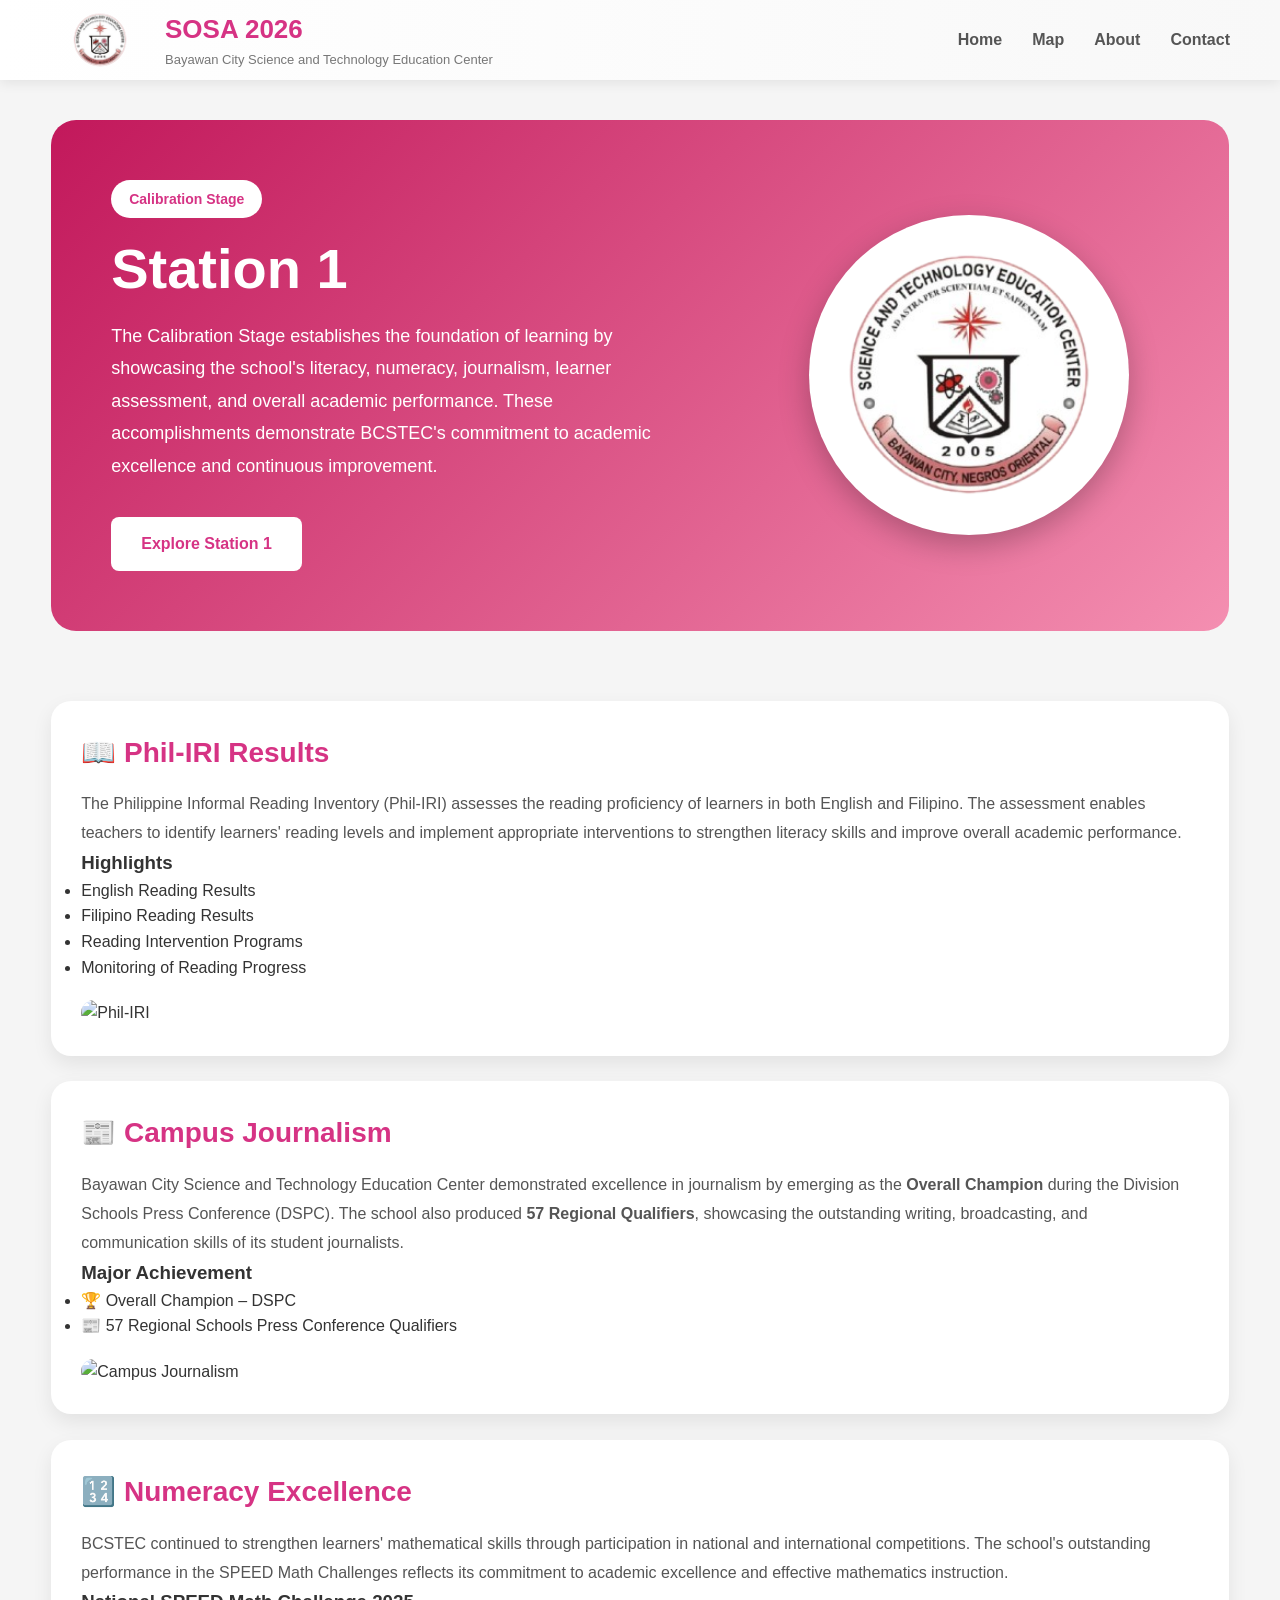
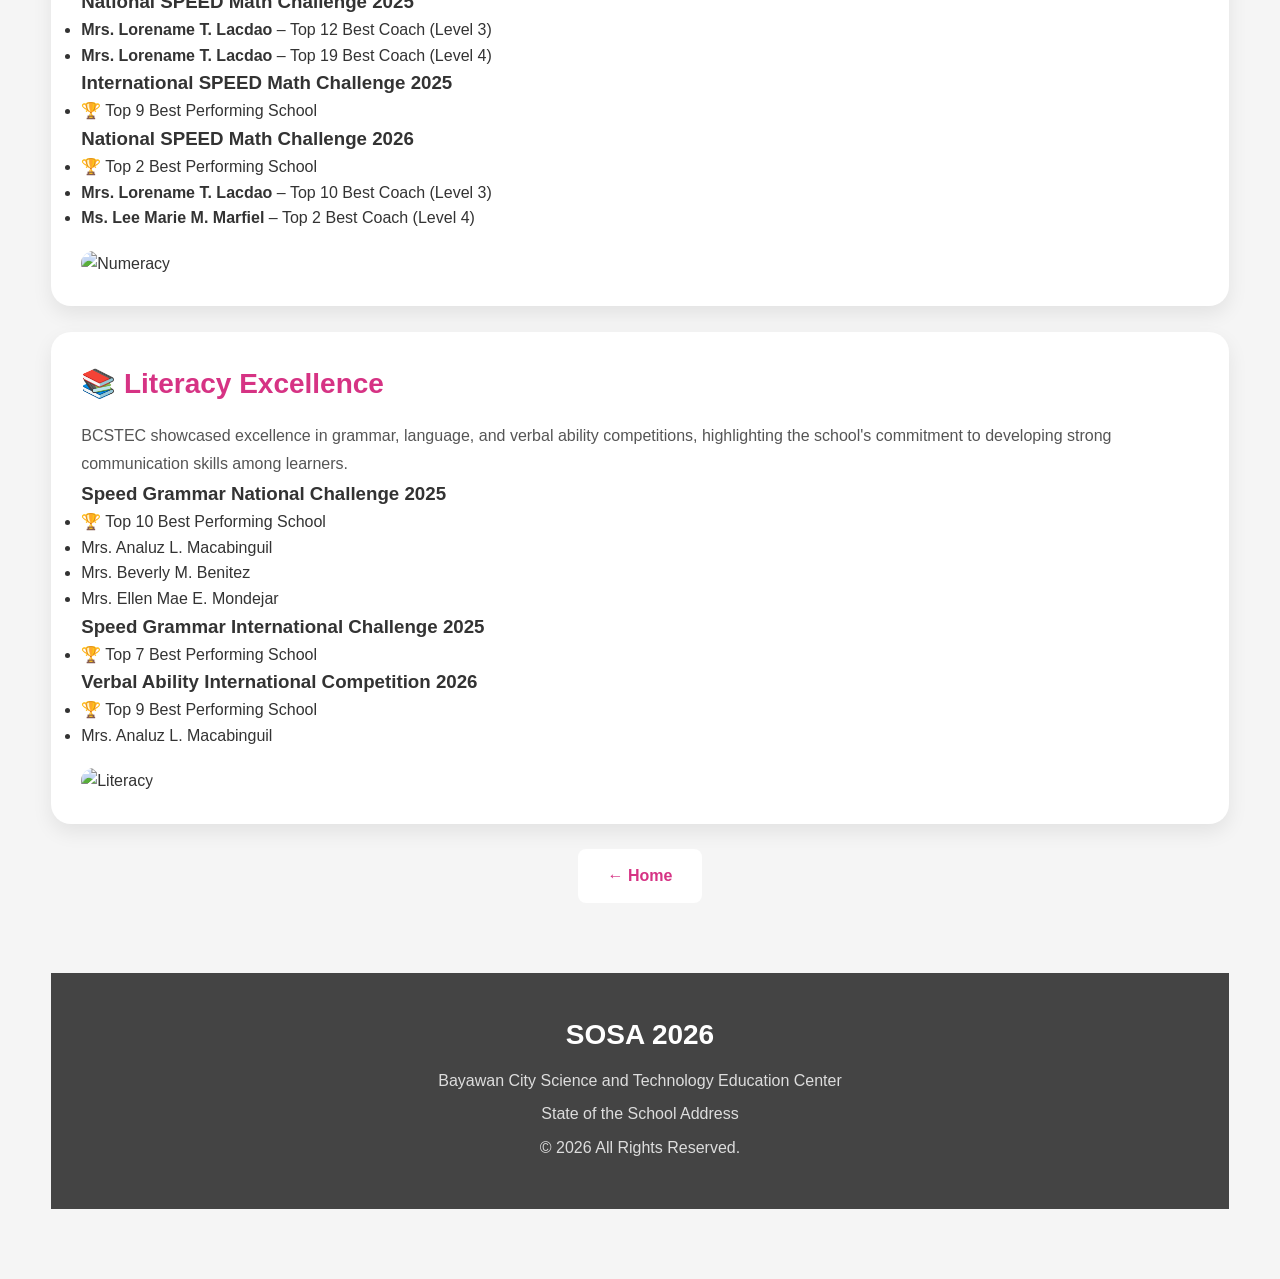
==== station1.html @ 76dc043c "Update station1.html" ====
<!DOCTYPE html>
<html lang="en">

<head>

    <meta charset="UTF-8">

    <meta name="viewport" content="width=device-width, initial-scale=1.0">

    <title>Station 1 | Calibration Stage | SOSA 2026</title>

    <link rel="stylesheet" href="style.css">

</head>

<body>

<!-- ================= NAVIGATION ================= -->

<nav>

    <div class="logo">

        <img src="z.png" alt="School Logo">

        <div>

            <h2>SOSA 2026</h2>

            <p>Bayawan City Science and Technology Education Center</p>

        </div>

    </div>

    <ul>

        <li><a href="index.html">Home</a></li>
        <li><a href="index.html#map">Map</a></li>
        <li><a href="about.html">About</a></li>
        <li><a href="contact.html">Contact</a></li>

    </ul>

</nav>

<!-- ================= HERO ================= -->

<section class="hero">

    <div class="hero-text">

        <span class="badge">Calibration Stage</span>

        <h1>Station 1</h1>

        <p>

            The Calibration Stage establishes the foundation of
            learning by showcasing the school's literacy,
            numeracy, journalism, learner assessment, and
            overall academic performance. These accomplishments
            demonstrate BCSTEC's commitment to academic
            excellence and continuous improvement.

        </p>

        <a href="#content" class="button">

            Explore Station 1

        </a>

    </div>

    <div class="hero-image">

        <img src="z.png" alt="School Logo">

    </div>

</section>

<!-- ================= CONTENT ================= -->

<section class="page-content" id="content">

<!-- ================= PHIL-IRI ================= -->

<div class="page-card">

<h2>📖 Phil-IRI Results</h2>

<p>

The Philippine Informal Reading Inventory (Phil-IRI)
assesses the reading proficiency of learners in both
English and Filipino. The assessment enables teachers
to identify learners' reading levels and implement
appropriate interventions to strengthen literacy skills
and improve overall academic performance.

</p>

<h3>Highlights</h3>

<ul>

<li>English Reading Results</li>

<li>Filipino Reading Results</li>

<li>Reading Intervention Programs</li>

<li>Monitoring of Reading Progress</li>

</ul>

<img src="philiri.jpg"
style="width:100%; margin-top:20px; border-radius:15px;"
alt="Phil-IRI">

</div>

<br>

<!-- ================= CAMPUS JOURNALISM ================= -->

<div class="page-card">

<h2>📰 Campus Journalism</h2>

<p>

Bayawan City Science and Technology Education Center
demonstrated excellence in journalism by emerging as
the <strong>Overall Champion</strong> during the
Division Schools Press Conference (DSPC). The school
also produced <strong>57 Regional Qualifiers</strong>,
showcasing the outstanding writing, broadcasting, and
communication skills of its student journalists.

</p>

<h3>Major Achievement</h3>

<ul>

<li>🏆 Overall Champion – DSPC</li>

<li>📰 57 Regional Schools Press Conference Qualifiers</li>

</ul>

<img src="journalism.jpg"
style="width:100%; margin-top:20px; border-radius:15px;"
alt="Campus Journalism">

</div>

<br>

<!-- ================= NUMERACY ================= -->

<div class="page-card">

<h2>🔢 Numeracy Excellence</h2>

<p>

BCSTEC continued to strengthen learners' mathematical
skills through participation in national and international
competitions. The school's outstanding performance in the
SPEED Math Challenges reflects its commitment to academic
excellence and effective mathematics instruction.

</p>

<h3>National SPEED Math Challenge 2025</h3>

<ul>

<li><strong>Mrs. Lorename T. Lacdao</strong> – Top 12 Best Coach (Level 3)</li>

<li><strong>Mrs. Lorename T. Lacdao</strong> – Top 19 Best Coach (Level 4)</li>

</ul>

<h3>International SPEED Math Challenge 2025</h3>

<ul>

<li>🏆 Top 9 Best Performing School</li>

</ul>

<h3>National SPEED Math Challenge 2026</h3>

<ul>

<li>🏆 Top 2 Best Performing School</li>

<li><strong>Mrs. Lorename T. Lacdao</strong> – Top 10 Best Coach (Level 3)</li>

<li><strong>Ms. Lee Marie M. Marfiel</strong> – Top 2 Best Coach (Level 4)</li>

</ul>

<img src="numeracy.jpg"
style="width:100%; margin-top:20px; border-radius:15px;"
alt="Numeracy">

</div>

<br>

<!-- ================= LITERACY ================= -->

<div class="page-card">

<h2>📚 Literacy Excellence</h2>

<p>

BCSTEC showcased excellence in grammar, language,
and verbal ability competitions, highlighting the
school's commitment to developing strong communication
skills among learners.

</p>

<h3>Speed Grammar National Challenge 2025</h3>

<ul>

<li>🏆 Top 10 Best Performing School</li>

<li>Mrs. Analuz L. Macabinguil</li>

<li>Mrs. Beverly M. Benitez</li>

<li>Mrs. Ellen Mae E. Mondejar</li>

</ul>

<h3>Speed Grammar International Challenge 2025</h3>

<ul>

<li>🏆 Top 7 Best Performing School</li>

</ul>

<h3>Verbal Ability International Competition 2026</h3>

<ul>

<li>🏆 Top 9 Best Performing School</li>

<li>Mrs. Analuz L. Macabinguil</li>

</ul>

<img src="literacy.jpg"
style="width:100%; margin-top:20px; border-radius:15px;"
alt="Literacy">

</div>

<br>


<!-- ================= BACK BUTTON ================= -->

<section style="text-align:center; margin-bottom:60px;">

<a href="index.html" class="button">

← Home

</a>

</section>

<!-- ================= FOOTER ================= -->

<footer>

<h3>SOSA 2026</h3>

<p>Bayawan City Science and Technology Education Center</p>

<p>State of the School Address</p>

<p>© 2026 All Rights Reserved.</p>

</footer>

</body>
</html>
---- style.css ----
/* ===================================================
   SOSA 2026 WEBSITE
   PART 1
   Global • Navigation • Hero • Buttons
=================================================== */

/* ========== RESET ========== */

*{
    margin:0;
    padding:0;
    box-sizing:border-box;
    font-family:"Segoe UI", Tahoma, Geneva, Verdana, sans-serif;
}

html{
    scroll-behavior:smooth;
}

body{
    background:#f5f5f5;
    color:#333;
    line-height:1.6;
}

/* ========== NAVIGATION ========== */

nav{

    position:fixed;

    top:0;
    left:0;

    width:100%;
    height:80px;

    background: linear-gradient(to right, #ffffff, #f8f8f8);

    display:flex;
    justify-content:space-between;
    align-items:center;

    padding:0 50px;

    box-shadow:0 3px 12px rgba(0,0,0,.08);

    z-index:1000;

}

/* ---------- Logo ---------- */

.logo{

    display:flex;
    align-items:center;

}

.logo img{

    width:100px;
    height:100px;

    object-fit:cover;

    border-radius:50%;

    margin-right:15px;

}

.logo h2{

    color:#d63384;
    font-size:26px;

}

.logo p{

    color:#777;
    font-size:13px;

}

/* ---------- Menu ---------- */

nav ul{

    display:flex;
    list-style:none;

}

nav ul li{

    margin-left:30px;

}

nav ul li a{

    text-decoration:none;

    color:#555;

    font-weight:600;

    transition:.3s;

}

nav ul li a:hover,
nav ul li a.active{

    color:#d63384;

}

/* ========== HERO SECTION ========== */

.hero{

    width:92%;
    max-width:1400px;

    margin:120px auto 60px;

    display:flex;
    justify-content:space-between;
    align-items:center;

    padding:60px;

    border-radius:25px;

  background: linear-gradient(
    135deg,
    #c2185b 0%,
    #f48fb1 100%
);

    color:white;
   
}

/* ---------- Left Side ---------- */

.hero-text{

    width:55%;

}

.badge{

    display:inline-block;

    background:white;
    color:#d63384;

    padding:8px 18px;

    border-radius:25px;

    font-size:14px;
    font-weight:bold;

    margin-bottom:20px;

}

.hero h1{

    font-size:56px;

    line-height:1.1;

    margin-bottom:20px;

}

.hero p{

    font-size:18px;

    line-height:1.8;

    margin-bottom:35px;

}

/* ---------- Hero Button ---------- */

.button{

    display:inline-block;

    background:white;

    color:#d63384;

    text-decoration:none;

    padding:14px 30px;

    border-radius:8px;

    font-weight:bold;

    transition:.3s;

}

.button:hover{

    background:#eeeeee;

    transform:translateY(-3px);

    box-shadow:0 8px 20px rgba(0,0,0,.20);

}

/* ---------- Right Side ---------- */

/* Hero Logo Container (White Circle) */
.hero-image{

    width:320px;
    height:320px;

    display:flex;
    justify-content:center;
    align-items:center;

    background:white;

    border-radius:50%;

    box-shadow:0 10px 30px rgba(0,0,0,.25);

    flex-shrink:0;

    margin-right:40px; 

}

.hero-image img{

    width:650px;
    height:650px;

    object-fit:contain;

    display:block;

}

/* ========== SECTION TITLES ========== */

section h2{

    font-size:38px;

    color:#333;

}

section h4{

    color:#d63384;

    letter-spacing:2px;

    margin-bottom:10px;

}

/* ===================================================
   SOSA 2026 WEBSITE
   PART 2
   Info Cards • Map • Station Buttons
=================================================== */

/* ========== INFO CARDS ========== */

.info{

    width:92%;
    max-width:1400px;

    margin:auto;

    display:grid;

    grid-template-columns:repeat(auto-fit,minmax(280px,1fr));

    gap:25px;

}

.info-card{

    background:white;

    padding:30px;

    border-radius:20px;

    box-shadow:0 8px 18px rgba(0,0,0,.08);

    transition:.3s;

}

.info-link {
    text-decoration: none;
    color: inherit;
    display: block;
}

.info-card:hover{

    transform:translateY(-8px);

    box-shadow:0 12px 25px rgba(0,0,0,.15);

}

.info-card h3{

    color:#d63384;

    margin-bottom:15px;

    font-size:24px;

}

.info-card p{

    color:#555;

    line-height:1.8;

}

/* ========== MAP SECTION ========== */

.map-section{

    width:92%;

    max-width:1400px;

    margin:70px auto;

}

.map-section h2{

    font-size:40px;

    margin:10px 0;

}

.map-section p{

    color:#666;

    margin-bottom:25px;

}

/* ---------- Map Container ---------- */

.map{

    position:relative;

    background:white;

    border-radius:20px;

    overflow:hidden;

    box-shadow:0 10px 25px rgba(0,0,0,.10);

}

.map-image{

    width:100%;

    display:block;

}

/* ========== STATION BUTTONS ========== */

.station-btn{

    position:absolute;

    display:flex;

    justify-content:center;

    align-items:center;

    width:120px;

    height:80px;

    background:#666;

    color:white;

    text-decoration:none;

    font-size:14px;

    font-weight:bold;

    border:2px solid white;

    border-radius:0;

    box-shadow:0 5px 12px rgba(0,0,0,.25);

    transition:.3s;

}

.station-btn:hover{

    background:#d63384;

    transform:scale(1.05);

}

/* ===== Adjust these to match your gym map ===== */

.station1{

    top:6%;

    left:78%;

}

.station2{

    top:6%;

    left:46%;

}

.station3{

    top:6%;

    left:18%;

}

.station4{

    top:26%;

    left:18%;

}

.station5{

    top:48%;

    left:18%;

}

.station6{

    top:77%;

    left:18%;

}

/* ========== STATION CARDS ========== */

.stations{

    width:92%;

    max-width:1400px;

    margin:70px auto;

    display:grid;

    grid-template-columns:repeat(auto-fit,minmax(280px,1fr));

    gap:25px;

}

.station-card{

    background:white;

    padding:30px;

    border-radius:20px;

    box-shadow:0 8px 20px rgba(0,0,0,.08);

    transition:.3s;

}

.station-card:hover{

    transform:translateY(-8px);

    box-shadow:0 12px 25px rgba(0,0,0,.15);

}

.station-card h2{

    color:#d63384;

    margin-bottom:15px;

}

.station-card p{

    color:#555;

    line-height:1.8;

    margin-bottom:20px;

}

.station-card a{

    text-decoration:none;

    color:#d63384;

    font-weight:bold;

}

.station-card a:hover{

    text-decoration:underline;

}

/* ===================================================
   SOSA 2026 WEBSITE
   PART 3
   About • Contact • Station Pages
=================================================== */

/* ========== PAGE CONTENT ========== */

.page-content{

    width:92%;
    max-width:1400px;

    margin:70px auto;

}

.page-grid{

    display:grid;

    grid-template-columns:repeat(auto-fit,minmax(300px,1fr));

    gap:25px;

}

/* ========== PAGE CARDS ========== */

.page-card{

    background:#fff;

    padding:30px;

    border-radius:20px;

    box-shadow:0 8px 20px rgba(0,0,0,.08);

    transition:.3s;

}

.page-card:hover{

    transform:translateY(-8px);

    box-shadow:0 12px 25px rgba(0,0,0,.15);

}

.page-card h2{

    color:#d63384;

    margin-bottom:15px;

    font-size:28px;

}

.page-card p{

    color:#555;

    line-height:1.8;

}

/* ========== STATION PAGE ========== */

.station-hero{

    text-align:center;

    margin-bottom:40px;

}

.station-title{

    font-size:42px;

    color:#d63384;

    margin-bottom:15px;

}

.station-subtitle{

    color:#666;

    font-size:18px;

    max-width:800px;

    margin:auto;

    line-height:1.8;

}

/* ========== GALLERY IMAGE ========== */

.station-gallery img{

    width:100%;

    border-radius:15px;

    box-shadow:0 8px 20px rgba(0,0,0,.15);

    transition:.3s;

}

.station-gallery img:hover{

    transform:scale(1.02);

}

/* ========== LIST ========== */

.station-list{

    margin-top:15px;

    margin-left:20px;

    line-height:2;

    color:#555;

}

/* ========== CONTACT BOX ========== */

.contact-box{

    background:#fff;

    padding:35px;

    border-radius:20px;

    margin-bottom:35px;

    box-shadow:0 8px 20px rgba(0,0,0,.08);

}

.contact-box h2{

    color:#d63384;

    margin-bottom:20px;

}

.contact-box p{

    margin:12px 0;

    font-size:17px;

    color:#555;

}

/* ========== CONTACT FORM ========== */

.contact-form{

    margin-top:25px;

}

.contact-form input,
.contact-form textarea{

    width:100%;

    padding:15px;

    margin-bottom:20px;

    border:1px solid #ddd;

    border-radius:10px;

    font-size:16px;

    outline:none;

    transition:.3s;

}

.contact-form input:focus,
.contact-form textarea:focus{

    border-color:#d63384;

    box-shadow:0 0 8px rgba(214,51,132,.2);

}

.contact-form textarea{

    resize:vertical;

    min-height:180px;

}

.contact-form button{

    background:#d63384;

    color:white;

    border:none;

    padding:15px 35px;

    border-radius:10px;

    font-size:16px;

    cursor:pointer;

    transition:.3s;

}

.contact-form button:hover{

    background:#b0256d;

    transform:translateY(-3px);

}

/* ========== BACK BUTTON ========== */

.back-button{

    text-align:center;

    margin:50px 0;

}

.back-button a{

    display:inline-block;

    background:#d63384;

    color:white;

    text-decoration:none;

    padding:14px 35px;

    border-radius:8px;

    transition:.3s;

}

.back-button a:hover{

    background:#b0256d;

    transform:translateY(-3px);

}

/* ===================================================
   SOSA 2026 WEBSITE
   PART 4
   Footer • Scrollbar • Animations • Responsive
=================================================== */

/* ========== FOOTER ========== */

footer{

    background:#444;

    color:white;

    text-align:center;

    padding:40px 20px;

    margin-top:70px;

}

footer h3{

    font-size:28px;

    margin-bottom:10px;

}

footer p{

    margin:8px 0;

    color:#ddd;

}

/* ========== SCROLLBAR ========== */

::-webkit-scrollbar{

    width:10px;

}

::-webkit-scrollbar-track{

    background:#eeeeee;

}

::-webkit-scrollbar-thumb{

    background:#d63384;

    border-radius:20px;

}

::-webkit-scrollbar-thumb:hover{

    background:#b0256d;

}

/* ========== FADE ANIMATION ========== */

@keyframes fadeUp{

    from{

        opacity:0;

        transform:translateY(30px);

    }

    to{

        opacity:1;

        transform:translateY(0);

    }

}

.hero,
.info-card,
.station-card,
.page-card,
.contact-box{

    animation:fadeUp .8s ease;

}

/* ========== TABLET ========== */

@media (max-width:900px){

nav{

    flex-direction:column;

    height:auto;

    padding:20px;

}

.logo{

    margin-bottom:15px;

}

nav ul{

    flex-wrap:wrap;

    justify-content:center;

}

nav ul li{

    margin:10px;

}

.hero{

    flex-direction:column;

    text-align:center;

    padding:40px;

}

.hero-text{

    width:100%;

}

  .hero-image{

        width:300px;
        height:300px;

    }

.hero h1{

    font-size:40px;

}

.hero p{

    font-size:17px;

}

.hero-image img{

    width:270px;

    height:270px;

}

.info{

    grid-template-columns:1fr;

}

.stations{

    grid-template-columns:1fr;

}

.page-grid{

    grid-template-columns:1fr;

}

.map-section h2{

    font-size:32px;

}

/* Mobile Station Buttons */

.station-btn{

    width:90px;

    height:34px;

    font-size:11px;

}

}

/* ========== MOBILE ========== */

@media (max-width:600px){

nav{

    padding:15px;

}

.logo img{

    width:50px;

    height:50px;

}

.logo h2{

    font-size:20px;

}

.logo p{

    font-size:11px;

}

nav ul li{

    margin:8px;

}

nav ul li a{

    font-size:14px;

}

.hero{

    margin-top:160px;

    padding:30px 20px;

}

.hero h1{

    font-size:30px;

}

.hero p{

    font-size:16px;

}

.badge{

    font-size:12px;

}

.button{

    width:100%;

    text-align:center;

}

.hero-image img{

    width:180px;

    height:180px;

}

.station-btn{

    width:75px;

    height:30px;

    font-size:10px;

}

footer h3{

    font-size:22px;

}

footer p{

    font-size:14px;

}

}

/* ========== LARGE DESKTOP ========== */

@media (min-width:1600px){

.hero{

    max-width:1600px;

}

.info,
.map-section,
.stations,
.page-content{

    max-width:1600px;

}

}
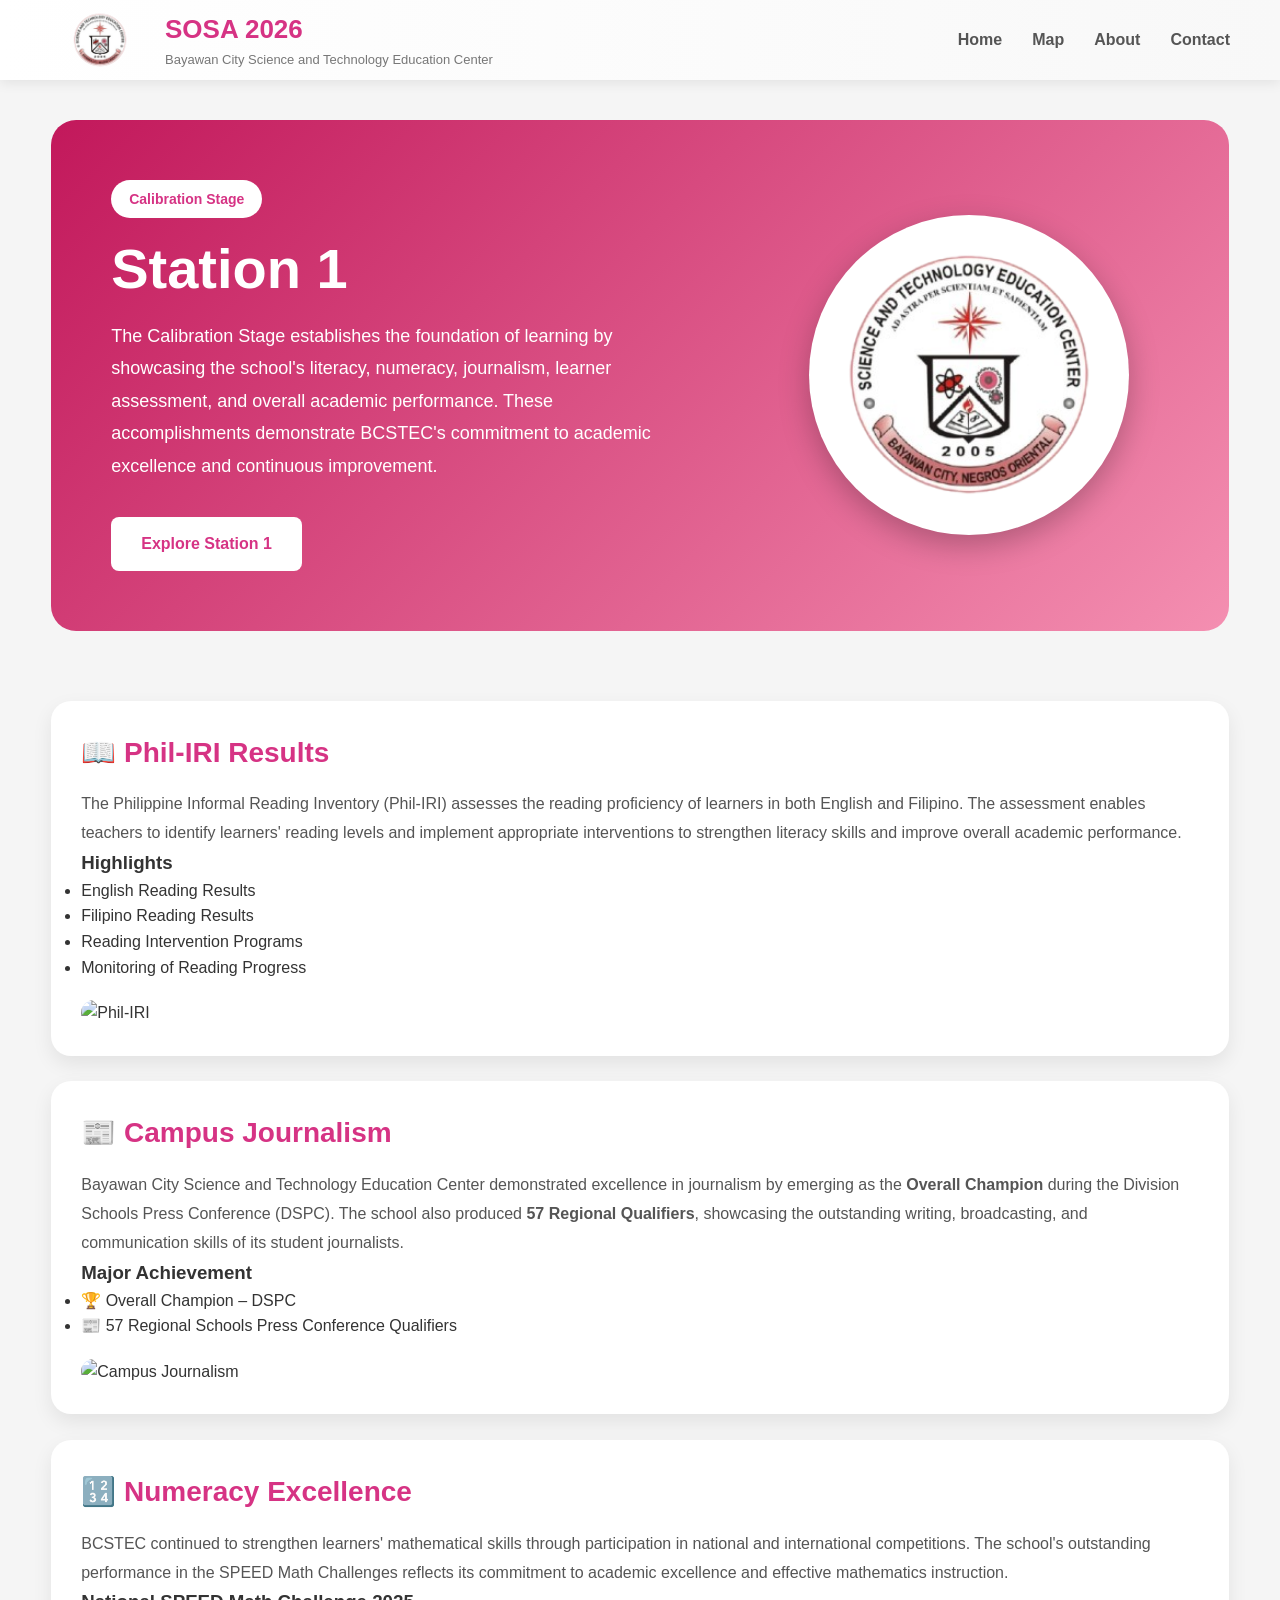
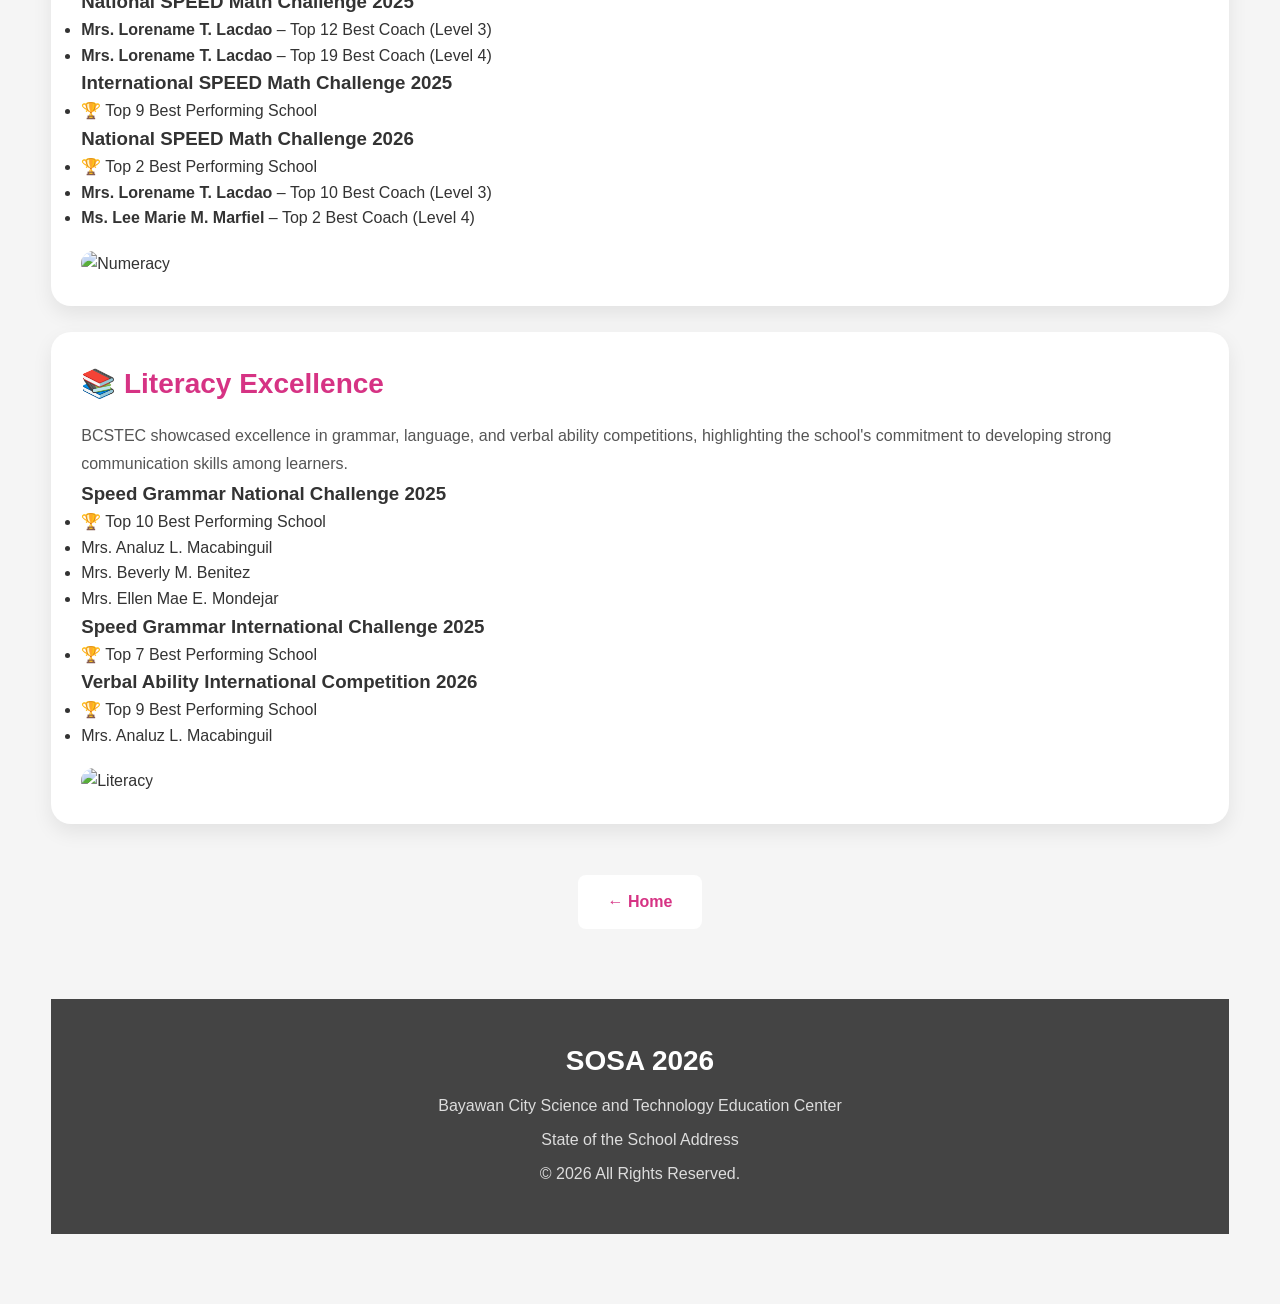
==== commit 63da85f7: "Fix HTML formatting issues in station1.html" ====
--- a/station1.html
+++ b/station1.html
@@ -274,6 +274,8 @@
 
 <section style="text-align:center; margin-bottom:60px;">
 
+<br>
+    
 <a href="index.html" class="button">
 
 ← Home
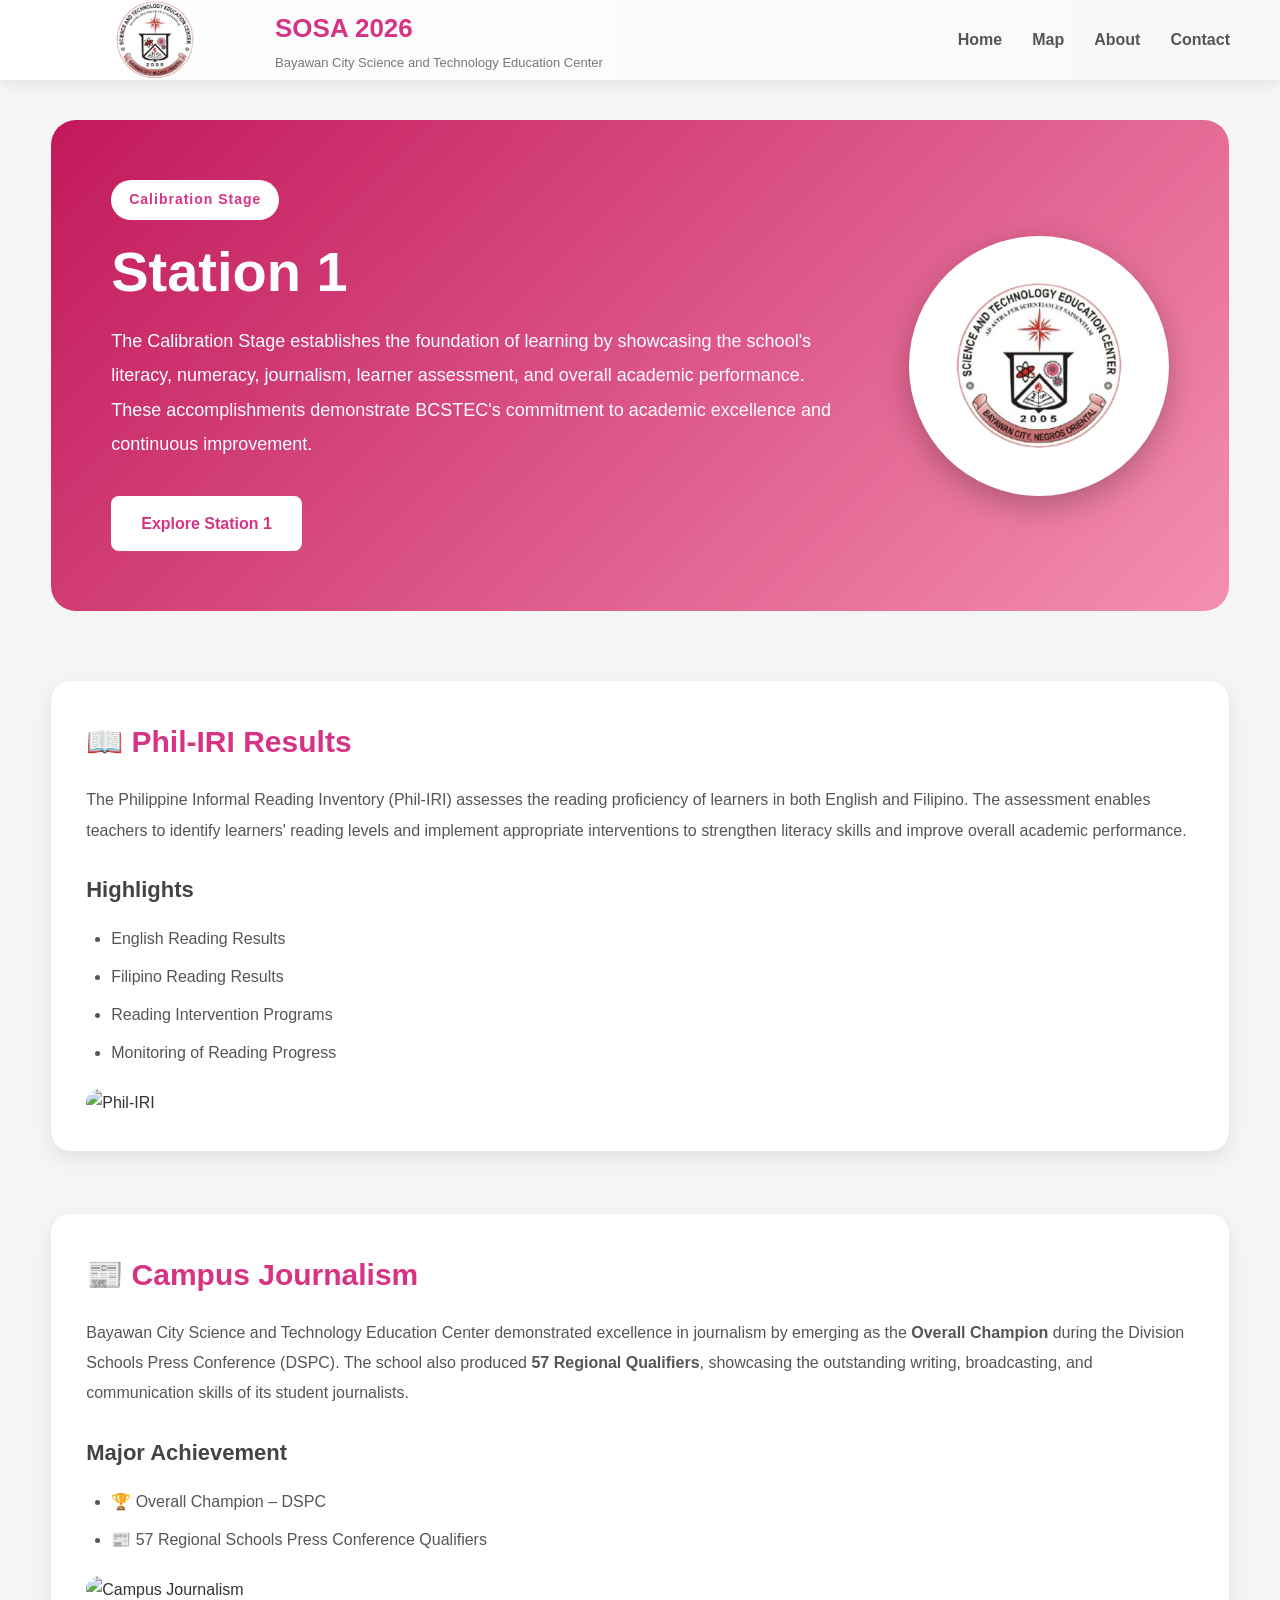
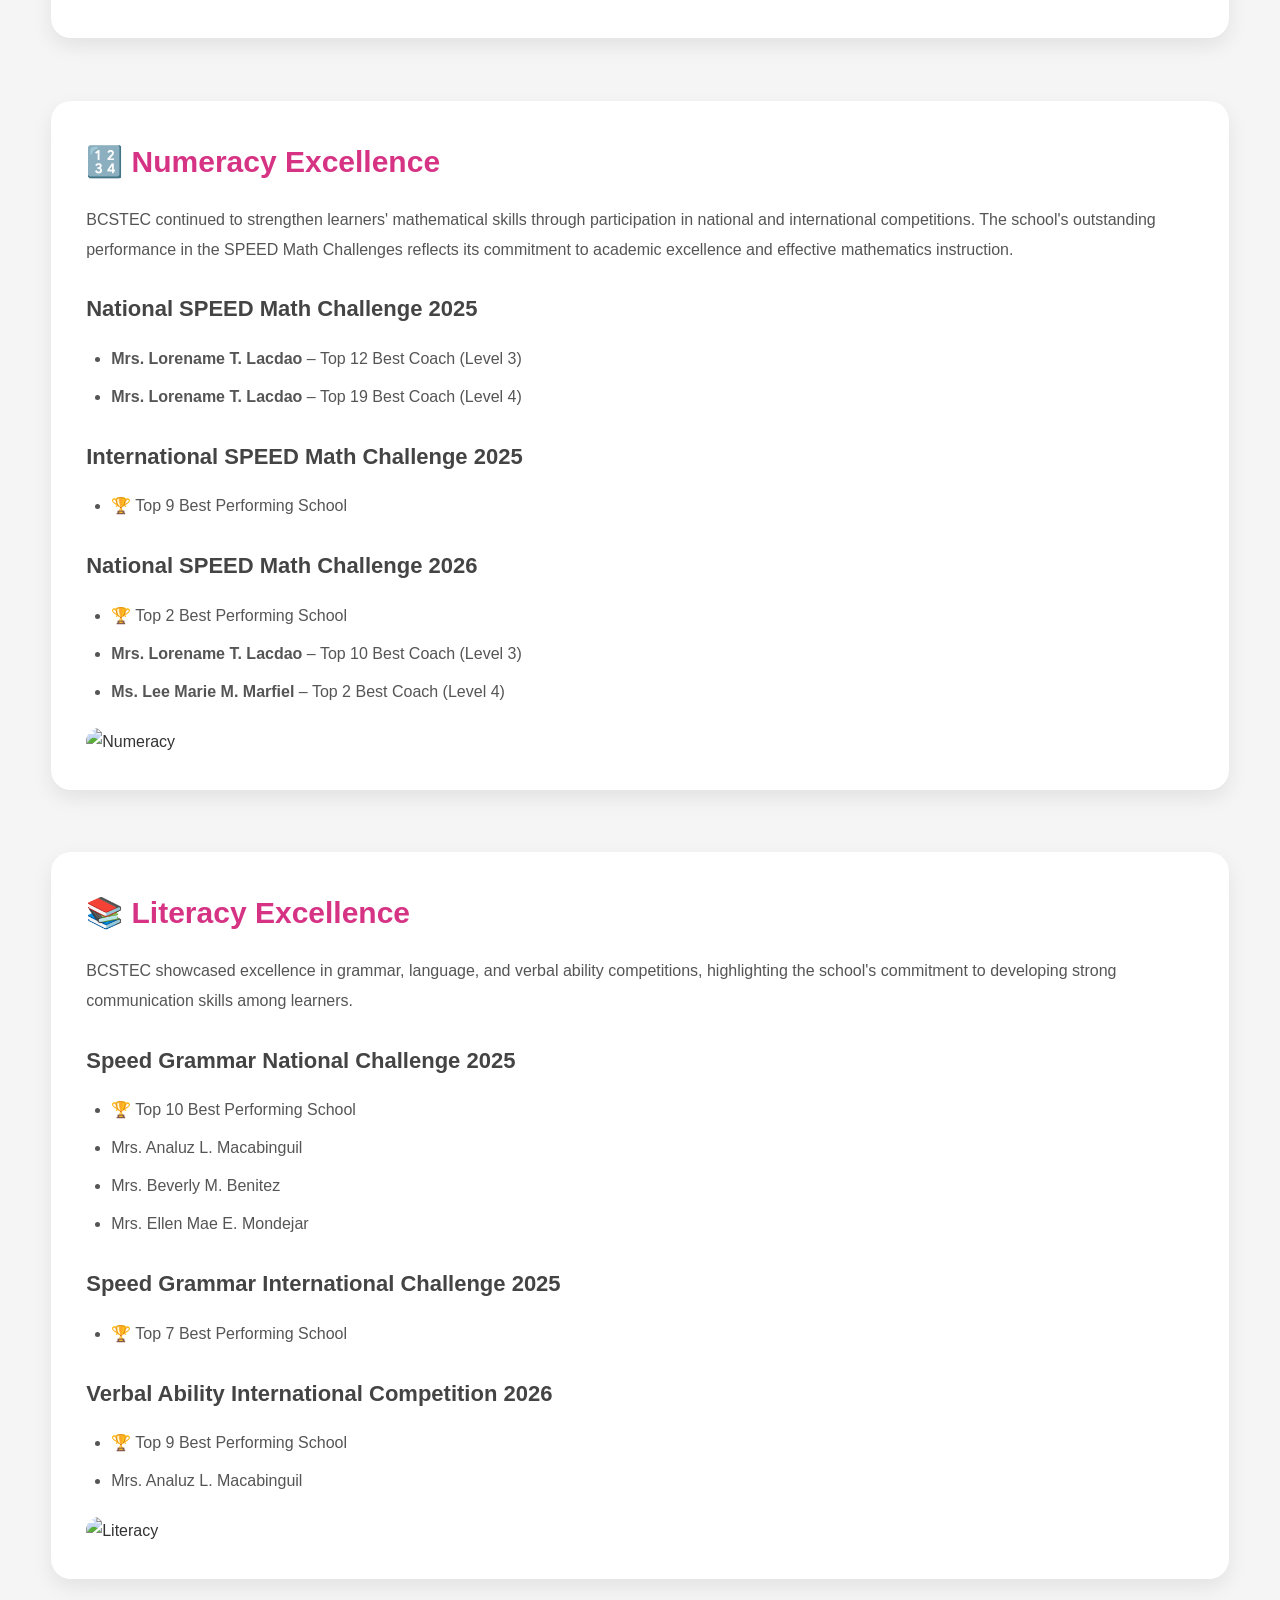
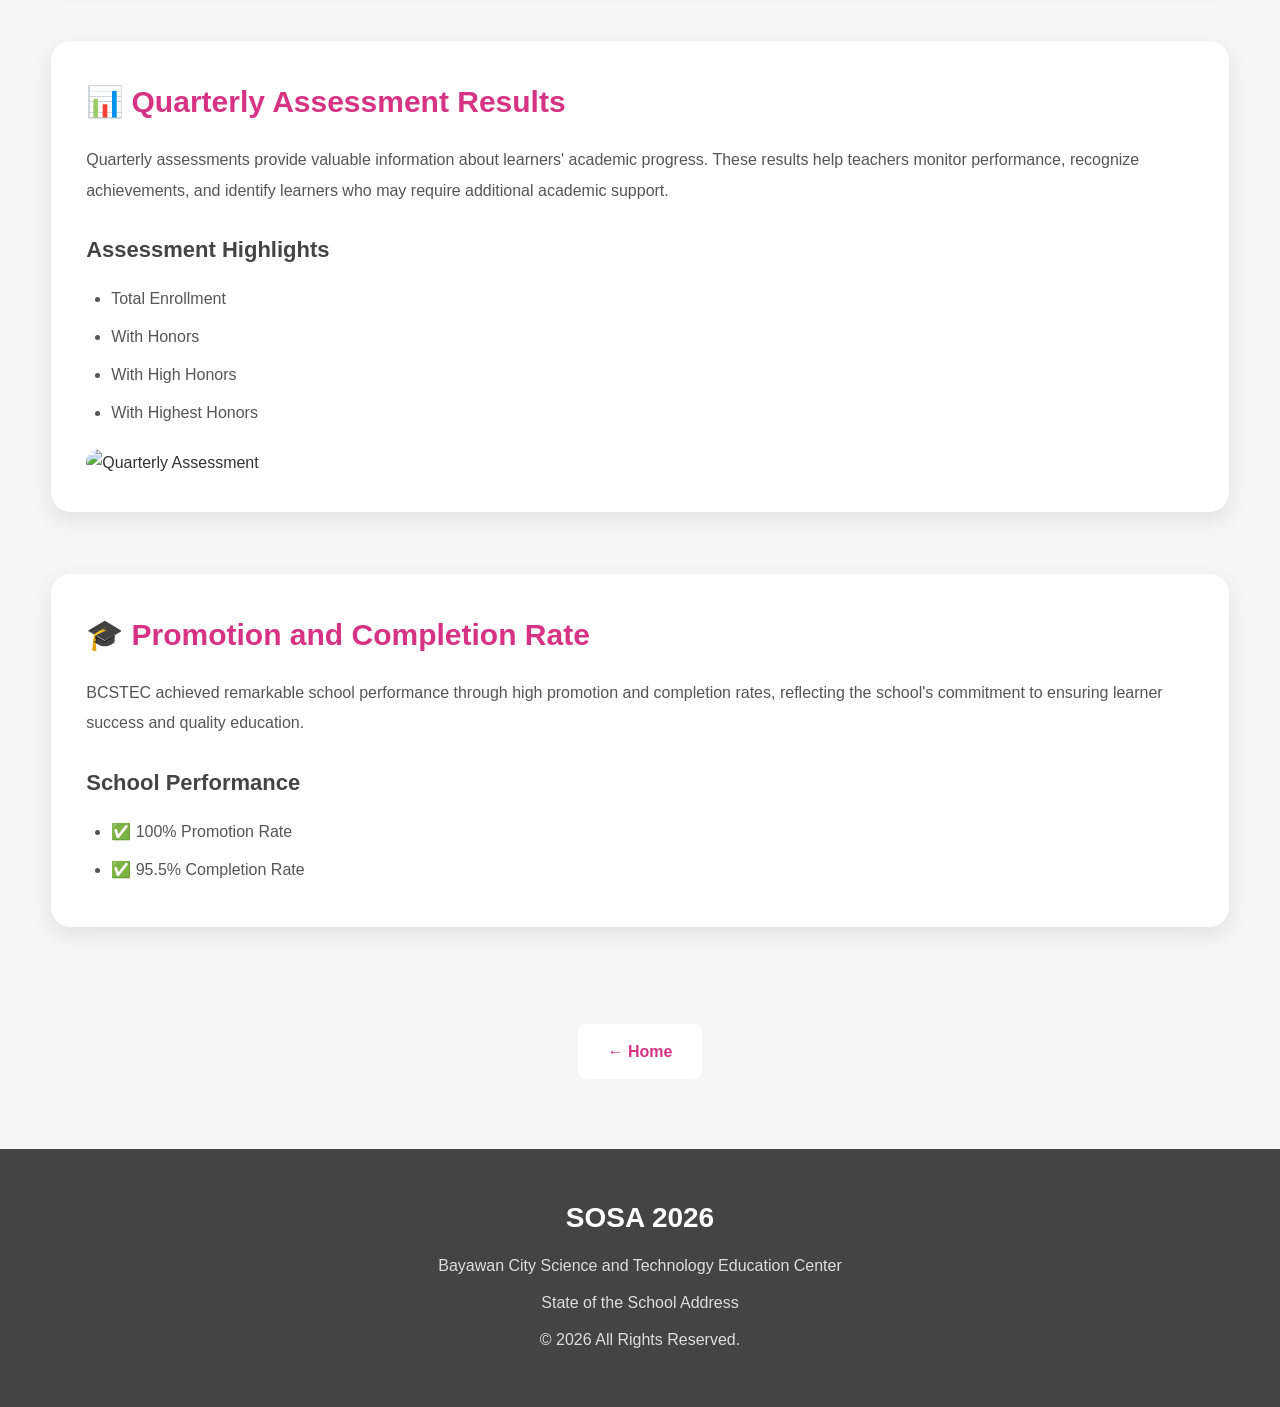
==== commit 16b04890: "Enhance station1.html with new assessment sections Added sections for Quarterly Assessment Results a" ====
--- a/station1.html
+++ b/station1.html
@@ -269,6 +269,74 @@
 
 <br>
 
+<!-- ================= QUARTERLY ASSESSMENT ================= -->
+
+<div class="page-card">
+
+<h2>📊 Quarterly Assessment Results</h2>
+
+<p>
+
+Quarterly assessments provide valuable information
+about learners' academic progress. These results help
+teachers monitor performance, recognize achievements,
+and identify learners who may require additional
+academic support.
+
+</p>
+
+<h3>Assessment Highlights</h3>
+
+<ul>
+
+<li>Total Enrollment</li>
+
+<li>With Honors</li>
+
+<li>With High Honors</li>
+
+<li>With Highest Honors</li>
+
+</ul>
+
+<img src="assessment.jpg"
+style="width:100%; margin-top:20px; border-radius:15px;"
+alt="Quarterly Assessment">
+
+</div>
+
+<br>
+
+<!-- ================= PROMOTION RATE ================= -->
+
+<div class="page-card">
+
+<h2>🎓 Promotion and Completion Rate</h2>
+
+<p>
+
+BCSTEC achieved remarkable school performance through
+high promotion and completion rates, reflecting the
+school's commitment to ensuring learner success and
+quality education.
+
+</p>
+
+<h3>School Performance</h3>
+
+<ul>
+
+<li>✅ 100% Promotion Rate</li>
+
+<li>✅ 95.5% Completion Rate</li>
+
+</ul>
+
+</div>
+
+</section>
+
+
 
 <!-- ================= BACK BUTTON ================= -->
 
--- a/style.css
+++ b/style.css
@@ -10,7 +10,7 @@
     margin:0;
     padding:0;
     box-sizing:border-box;
-    font-family:"Segoe UI", Tahoma, Geneva, Verdana, sans-serif;
+    font-family:"Segoe UI",Tahoma,Geneva,Verdana,sans-serif;
 }
 
 html{
@@ -20,7 +20,7 @@
 body{
     background:#f5f5f5;
     color:#333;
-    line-height:1.6;
+    line-height:1.7;
 }
 
 /* ========== NAVIGATION ========== */
@@ -35,7 +35,7 @@
     width:100%;
     height:80px;
 
-    background: linear-gradient(to right, #ffffff, #f8f8f8);
+    background:linear-gradient(to right,#ffffff,#f8f8f8);
 
     display:flex;
     justify-content:space-between;
@@ -60,36 +60,45 @@
 
 .logo img{
 
-    width:100px;
-    height:100px;
-
-    object-fit:cover;
+    width:210px;
+    height:210px;
+
+    object-fit:contain;
 
     border-radius:50%;
 
     margin-right:15px;
 
+    flex-shrink:0;
+
 }
 
 .logo h2{
 
     color:#d63384;
+
     font-size:26px;
 
+    margin-bottom:2px;
+
 }
 
 .logo p{
 
     color:#777;
+
     font-size:13px;
 
 }
 
-/* ---------- Menu ---------- */
+/* ---------- Navigation Links ---------- */
 
 nav ul{
 
     display:flex;
+
+    align-items:center;
+
     list-style:none;
 
 }
@@ -109,6 +118,36 @@
     font-weight:600;
 
     transition:.3s;
+
+    position:relative;
+
+    padding:5px 0;
+
+}
+
+nav ul li a::after{
+
+    content:"";
+
+    position:absolute;
+
+    left:0;
+    bottom:-5px;
+
+    width:0;
+
+    height:3px;
+
+    background:#d63384;
+
+    transition:.3s;
+
+}
+
+nav ul li a:hover::after,
+nav ul li a.active::after{
+
+    width:100%;
 
 }
 
@@ -119,7 +158,7 @@
 
 }
 
-/* ========== HERO SECTION ========== */
+/* ========== HERO ========== */
 
 .hero{
 
@@ -132,25 +171,29 @@
     justify-content:space-between;
     align-items:center;
 
+    gap:60px;
+
     padding:60px;
 
     border-radius:25px;
 
-  background: linear-gradient(
-    135deg,
-    #c2185b 0%,
-    #f48fb1 100%
-);
+    background:linear-gradient(
+        135deg,
+        #c2185b 0%,
+        #f48fb1 100%
+    );
 
     color:white;
-   
-}
-
-/* ---------- Left Side ---------- */
+
+    overflow:hidden;
+
+}
+
+/* ---------- Left ---------- */
 
 .hero-text{
 
-    width:55%;
+    flex:1;
 
 }
 
@@ -159,15 +202,19 @@
     display:inline-block;
 
     background:white;
+
     color:#d63384;
 
     padding:8px 18px;
 
-    border-radius:25px;
+    border-radius:30px;
 
     font-size:14px;
+
     font-weight:bold;
 
+    letter-spacing:1px;
+
     margin-bottom:20px;
 
 }
@@ -176,7 +223,7 @@
 
     font-size:56px;
 
-    line-height:1.1;
+    line-height:1.15;
 
     margin-bottom:20px;
 
@@ -186,13 +233,13 @@
 
     font-size:18px;
 
-    line-height:1.8;
+    line-height:1.9;
 
     margin-bottom:35px;
 
 }
 
-/* ---------- Hero Button ---------- */
+/* ---------- Button ---------- */
 
 .button{
 
@@ -204,33 +251,32 @@
 
     text-decoration:none;
 
+    font-weight:bold;
+
     padding:14px 30px;
 
     border-radius:8px;
 
-    font-weight:bold;
-
     transition:.3s;
 
 }
 
 .button:hover{
 
-    background:#eeeeee;
+    background:#f4f4f4;
 
     transform:translateY(-3px);
 
-    box-shadow:0 8px 20px rgba(0,0,0,.20);
-
-}
-
-/* ---------- Right Side ---------- */
-
-/* Hero Logo Container (White Circle) */
+    box-shadow:0 8px 20px rgba(0,0,0,.2);
+
+}
+
+/* ---------- Hero Logo ---------- */
+
 .hero-image{
 
-    width:320px;
-    height:320px;
+    width:260px;
+    height:260px;
 
     display:flex;
     justify-content:center;
@@ -244,19 +290,15 @@
 
     flex-shrink:0;
 
-    margin-right:40px; 
-
 }
 
 .hero-image img{
 
-    width:650px;
-    height:650px;
+    width:450px;
+    height:450px;
 
     object-fit:contain;
 
-    display:block;
-
 }
 
 /* ========== SECTION TITLES ========== */
@@ -276,6 +318,16 @@
     letter-spacing:2px;
 
     margin-bottom:10px;
+
+}
+
+section h6{
+
+    color:#666;
+
+    font-size:16px;
+
+    font-weight:400;
 
 }
 
@@ -302,6 +354,16 @@
 
 }
 
+.info-link{
+
+    text-decoration:none;
+
+    color:inherit;
+
+    display:block;
+
+}
+
 .info-card{
 
     background:white;
@@ -310,23 +372,19 @@
 
     border-radius:20px;
 
-    box-shadow:0 8px 18px rgba(0,0,0,.08);
+    box-shadow:0 8px 20px rgba(0,0,0,.08);
 
     transition:.3s;
 
-}
-
-.info-link {
-    text-decoration: none;
-    color: inherit;
-    display: block;
+    height:100%;
+
 }
 
 .info-card:hover{
 
     transform:translateY(-8px);
 
-    box-shadow:0 12px 25px rgba(0,0,0,.15);
+    box-shadow:0 15px 30px rgba(0,0,0,.15);
 
 }
 
@@ -353,30 +411,43 @@
 .map-section{
 
     width:92%;
-
     max-width:1400px;
 
     margin:70px auto;
 
+    text-align:center;
+
 }
 
 .map-section h2{
 
-    font-size:40px;
+    font-size:42px;
 
     margin:10px 0;
 
 }
 
-.map-section p{
+.map-section h4{
+
+    color:#d63384;
+
+    letter-spacing:2px;
+
+}
+
+.map-section h6{
 
     color:#666;
 
-    margin-bottom:25px;
-
-}
-
-/* ---------- Map Container ---------- */
+    font-size:16px;
+
+    font-weight:400;
+
+    margin-top:10px;
+
+}
+
+/* ---------- Map ---------- */
 
 .map{
 
@@ -412,9 +483,9 @@
 
     align-items:center;
 
-    width:120px;
-
-    height:80px;
+    width:70px;
+
+    height:50px;
 
     background:#666;
 
@@ -434,6 +505,8 @@
 
     transition:.3s;
 
+    z-index:10;
+
 }
 
 .station-btn:hover{
@@ -444,54 +517,130 @@
 
 }
 
-/* ===== Adjust these to match your gym map ===== */
-
+/* ========== HOVER IMAGE PREVIEW ========== */
+
+.station-btn::after{
+
+    content:"";
+
+    position:absolute;
+
+    left:65px;
+
+    top:50%;
+
+    transform:translateY(-50%) scale(.9);
+
+    width:220px;
+
+    height:140px;
+
+    border-radius:12px;
+
+    background-size:cover;
+
+    background-position:center;
+
+    background-repeat:no-repeat;
+
+    border:4px solid white;
+
+    box-shadow:0 10px 30px rgba(0,0,0,.25);
+
+    opacity:0;
+
+    visibility:hidden;
+
+    transition:.3s;
+
+    z-index:100;
+
+}
+
+.station-btn:hover::after{
+
+    opacity:1;
+
+    visibility:visible;
+
+    transform:translateY(-50%) scale(1);
+
+}
+
+/* Change image names to your files */
+
+.station1::after{
+
+    background-image:url("t.jpg");
+
+}
+
+.station2::after{
+
+    background-image:url("r.jpg");
+
+}
+
+.station3::after{
+
+    background-image:url("r.jpg");
+
+}
+
+.station4::after{
+
+    background-image:url("e.jpg");
+
+}
+
+.station5::after{
+
+    background-image:url("e.jpg");
+
+}
+
+.station6::after{
+
+    background-image:url("e.jpg");
+
+}
+
+/* ========== STATION LOCATIONS ========== */
+
+/* Station 1 - Library & Registration Area (rightmost) */
 .station1{
-
-    top:6%;
-
-    left:78%;
-
-}
-
+    top: 17%;
+    left: 62%;
+}
+
+/* Station 2 - Computer Lab */
 .station2{
-
-    top:6%;
-
-    left:46%;
-
-}
-
+    top: 17%;
+    left: 53%;
+}
+
+/* Station 3 - Faculty Office */
 .station3{
-
-    top:6%;
-
-    left:18%;
-
-}
-
+    top: 17%;
+    left: 43%;
+}
+
+/* Station 4 - Laboratory of Excellence */
 .station4{
-
-    top:26%;
-
-    left:18%;
-
-}
-
+    top: 17%;
+    left: 34%;
+}
+
+/* Station 5 */
 .station5{
-
-    top:48%;
-
-    left:18%;
-
-}
-
+    top: 17%;
+    left: 27%;
+}
+
+/* Station 6 */
 .station6{
-
-    top:77%;
-
-    left:18%;
-
+    top: 17%;
+    left: 20%;
 }
 
 /* ========== STATION CARDS ========== */
@@ -499,7 +648,6 @@
 .stations{
 
     width:92%;
-
     max-width:1400px;
 
     margin:70px auto;
@@ -530,7 +678,7 @@
 
     transform:translateY(-8px);
 
-    box-shadow:0 12px 25px rgba(0,0,0,.15);
+    box-shadow:0 15px 30px rgba(0,0,0,.15);
 
 }
 
@@ -554,9 +702,9 @@
 
 .station-card a{
 
+    color:#d63384;
+
     text-decoration:none;
-
-    color:#d63384;
 
     font-weight:bold;
 
@@ -571,12 +719,49 @@
 /* ===================================================
    SOSA 2026 WEBSITE
    PART 3
-   About • Contact • Station Pages
+   Breadcrumb • Station Pages • About • Contact
 =================================================== */
 
-/* ========== PAGE CONTENT ========== */
-
-.page-content{
+/* ========== BREADCRUMB ========== */
+
+.breadcrumb{
+
+    width:90%;
+    max-width:900px;
+
+    margin:35px auto 10px;
+
+    font-size:15px;
+
+    color:#666;
+
+}
+
+.breadcrumb a{
+
+    color:#d63384;
+
+    text-decoration:none;
+
+    font-weight:600;
+
+}
+
+.breadcrumb a:hover{
+
+    text-decoration:underline;
+
+}
+
+.breadcrumb span{
+
+    color:#777;
+
+}
+
+/* ========== STATION CONTENT ========== */
+
+.content{
 
     width:92%;
     max-width:1400px;
@@ -584,12 +769,22 @@
     margin:70px auto;
 
 }
+/* ========== PAGE CONTENT ========== */
+
+.page-content{
+
+    width:92%;
+    max-width:1400px;
+
+    margin:70px auto;
+
+}
 
 .page-grid{
 
     display:grid;
 
-    grid-template-columns:repeat(auto-fit,minmax(300px,1fr));
+    grid-template-columns:repeat(auto-fit,minmax(320px,1fr));
 
     gap:25px;
 
@@ -601,7 +796,9 @@
 
     background:#fff;
 
-    padding:30px;
+    padding:35px;
+
+    margin-bottom:35px;
 
     border-radius:20px;
 
@@ -613,9 +810,9 @@
 
 .page-card:hover{
 
-    transform:translateY(-8px);
-
-    box-shadow:0 12px 25px rgba(0,0,0,.15);
+    transform:translateY(-6px);
+
+    box-shadow:0 15px 30px rgba(0,0,0,.12);
 
 }
 
@@ -623,55 +820,103 @@
 
     color:#d63384;
 
+    font-size:30px;
+
+    margin-bottom:18px;
+
+}
+
+.page-card h3{
+
+    color:#444;
+
+    font-size:22px;
+
+    margin:25px 0 15px;
+
+}
+
+.page-card p{
+
+    color:#555;
+
+    line-height:1.9;
+
     margin-bottom:15px;
 
-    font-size:28px;
-
-}
-
-.page-card p{
+}
+
+.page-card ul{
+
+    margin-left:25px;
+
+    line-height:2;
 
     color:#555;
 
+}
+
+.page-card li{
+
+    margin-bottom:6px;
+
+}
+
+.page-card img{
+
+    width:100%;
+
+    display:block;
+
+    margin-top:20px;
+
+    border-radius:15px;
+
+    transition:.3s;
+
+}
+
+.page-card img:hover{
+
+    transform:scale(1.02);
+
+}
+
+/* ========== STATION HERO ========== */
+
+.station-hero{
+
+    text-align:center;
+
+    margin-bottom:40px;
+
+}
+
+.station-title{
+
+    font-size:42px;
+
+    color:#d63384;
+
+    margin-bottom:15px;
+
+}
+
+.station-subtitle{
+
+    color:#666;
+
+    font-size:18px;
+
+    max-width:800px;
+
+    margin:auto;
+
     line-height:1.8;
 
 }
 
-/* ========== STATION PAGE ========== */
-
-.station-hero{
-
-    text-align:center;
-
-    margin-bottom:40px;
-
-}
-
-.station-title{
-
-    font-size:42px;
-
-    color:#d63384;
-
-    margin-bottom:15px;
-
-}
-
-.station-subtitle{
-
-    color:#666;
-
-    font-size:18px;
-
-    max-width:800px;
-
-    margin:auto;
-
-    line-height:1.8;
-
-}
-
-/* ========== GALLERY IMAGE ========== */
+/* ========== STATION GALLERY ========== */
 
 .station-gallery img{
 
@@ -691,13 +936,13 @@
 
 }
 
-/* ========== LIST ========== */
+/* ========== STATION LIST ========== */
 
 .station-list{
 
     margin-top:15px;
 
-    margin-left:20px;
+    margin-left:22px;
 
     line-height:2;
 
@@ -789,7 +1034,7 @@
 
     background:#d63384;
 
-    color:white;
+    color:#fff;
 
     border:none;
 
@@ -829,7 +1074,7 @@
 
     background:#d63384;
 
-    color:white;
+    color:#fff;
 
     text-decoration:none;
 
@@ -861,11 +1106,11 @@
 
     background:#444;
 
-    color:white;
+    color:#fff;
 
     text-align:center;
 
-    padding:40px 20px;
+    padding:45px 20px;
 
     margin-top:70px;
 
@@ -885,6 +1130,8 @@
 
     color:#ddd;
 
+    line-height:1.8;
+
 }
 
 /* ========== SCROLLBAR ========== */
@@ -897,7 +1144,7 @@
 
 ::-webkit-scrollbar-track{
 
-    background:#eeeeee;
+    background:#efefef;
 
 }
 
@@ -915,7 +1162,7 @@
 
 }
 
-/* ========== FADE ANIMATION ========== */
+/* ========== FADE UP ANIMATION ========== */
 
 @keyframes fadeUp{
 
@@ -941,7 +1188,8 @@
 .info-card,
 .station-card,
 .page-card,
-.contact-box{
+.contact-box,
+.map{
 
     animation:fadeUp .8s ease;
 
@@ -955,6 +1203,8 @@
 
     flex-direction:column;
 
+    justify-content:center;
+
     height:auto;
 
     padding:20px;
@@ -967,6 +1217,14 @@
 
 }
 
+.logo img{
+
+    width:60px;
+
+    height:60px;
+
+}
+
 nav ul{
 
     flex-wrap:wrap;
@@ -977,7 +1235,7 @@
 
 nav ul li{
 
-    margin:10px;
+    margin:10px 15px;
 
 }
 
@@ -987,7 +1245,9 @@
 
     text-align:center;
 
-    padding:40px;
+    padding:45px 35px;
+
+    gap:35px;
 
 }
 
@@ -997,16 +1257,9 @@
 
 }
 
-  .hero-image{
-
-        width:300px;
-        height:300px;
-
-    }
-
 .hero h1{
 
-    font-size:40px;
+    font-size:42px;
 
 }
 
@@ -1016,141 +1269,223 @@
 
 }
 
+.hero-image{
+
+    width:250px;
+
+    height:250px;
+
+    margin-right:0;
+
+}
+
 .hero-image img{
 
-    width:270px;
-
-    height:270px;
-
-}
-
-.info{
+    width:190px;
+
+    height:190px;
+
+}
+
+.info,
+.stations,
+.page-grid{
 
     grid-template-columns:1fr;
 
 }
 
-.stations{
-
-    grid-template-columns:1fr;
-
-}
-
-.page-grid{
-
-    grid-template-columns:1fr;
+.content{
+
+    width:92%;
+
+}
+
+.page-card{
+
+    padding:28px;
 
 }
 
 .map-section h2{
 
+    font-size:34px;
+
+}
+
+/* Station Buttons */
+
+.station-btn{
+
+    width:90px;
+
+    height:55px;
+
+    font-size:11px;
+
+}
+
+/* Hover Image */
+
+.station-btn::after{
+
+    width:170px;
+
+    height:110px;
+
+    left:100px;
+
+}
+
+}
+
+/* ========== MOBILE ========== */
+
+@media (max-width:600px){
+
+nav{
+
+    padding:15px;
+
+}
+
+.logo{
+
+    flex-direction:column;
+
+    text-align:center;
+
+}
+
+.logo img{
+
+    width:55px;
+
+    height:55px;
+
+    margin:0 0 10px;
+
+}
+
+.logo h2{
+
+    font-size:22px;
+
+}
+
+.logo p{
+
+    display:none;
+
+}
+
+nav ul{
+
+    margin-top:10px;
+
+}
+
+nav ul li{
+
+    margin:6px;
+
+}
+
+nav ul li a{
+
+    font-size:14px;
+
+}
+
+.hero{
+
+    margin-top:170px;
+
+    padding:35px 20px;
+
+}
+
+.hero h1{
+
     font-size:32px;
 
 }
 
-/* Mobile Station Buttons */
+.hero p{
+
+    font-size:16px;
+
+}
+
+.badge{
+
+    font-size:12px;
+
+}
+
+.button{
+
+    width:100%;
+
+    text-align:center;
+
+}
+
+.hero-image{
+
+    width:190px;
+
+    height:190px;
+
+}
+
+.hero-image img{
+
+    width:145px;
+
+    height:145px;
+
+}
+
+/* Cards */
+
+.page-card{
+
+    padding:22px;
+
+}
+
+.page-card h2{
+
+    font-size:24px;
+
+}
+
+.page-card h3{
+
+    font-size:19px;
+
+}
+
+.page-card ul{
+
+    margin-left:20px;
+
+}
+
+/* Hide image preview on phones */
+
+.station-btn::after{
+
+    display:none;
+
+}
 
 .station-btn{
 
-    width:90px;
-
-    height:34px;
-
-    font-size:11px;
-
-}
-
-}
-
-/* ========== MOBILE ========== */
-
-@media (max-width:600px){
-
-nav{
-
-    padding:15px;
-
-}
-
-.logo img{
-
-    width:50px;
-
-    height:50px;
-
-}
-
-.logo h2{
-
-    font-size:20px;
-
-}
-
-.logo p{
-
-    font-size:11px;
-
-}
-
-nav ul li{
-
-    margin:8px;
-
-}
-
-nav ul li a{
-
-    font-size:14px;
-
-}
-
-.hero{
-
-    margin-top:160px;
-
-    padding:30px 20px;
-
-}
-
-.hero h1{
-
-    font-size:30px;
-
-}
-
-.hero p{
-
-    font-size:16px;
-
-}
-
-.badge{
-
-    font-size:12px;
-
-}
-
-.button{
-
-    width:100%;
-
-    text-align:center;
-
-}
-
-.hero-image img{
-
-    width:180px;
-
-    height:180px;
-
-}
-
-.station-btn{
-
-    width:75px;
-
-    height:30px;
+    width:70px;
+
+    height:40px;
 
     font-size:10px;
 
@@ -1189,4 +1524,42 @@
 
 }
 
-}
+.content{
+
+    max-width:1000px;
+
+}
+
+}
+
+/* ========== SMOOTH HOVER EFFECTS ========== */
+
+.page-card,
+.info-card,
+.station-card,
+.button,
+.station-btn{
+
+    transition:all .3s ease;
+
+}
+
+.page-card:hover,
+.info-card:hover,
+.station-card:hover{
+
+    transform:translateY(-8px);
+
+}
+
+.page-card img{
+
+    transition:.3s;
+
+}
+
+.page-card:hover img{
+
+    transform:scale(1.02);
+
+}
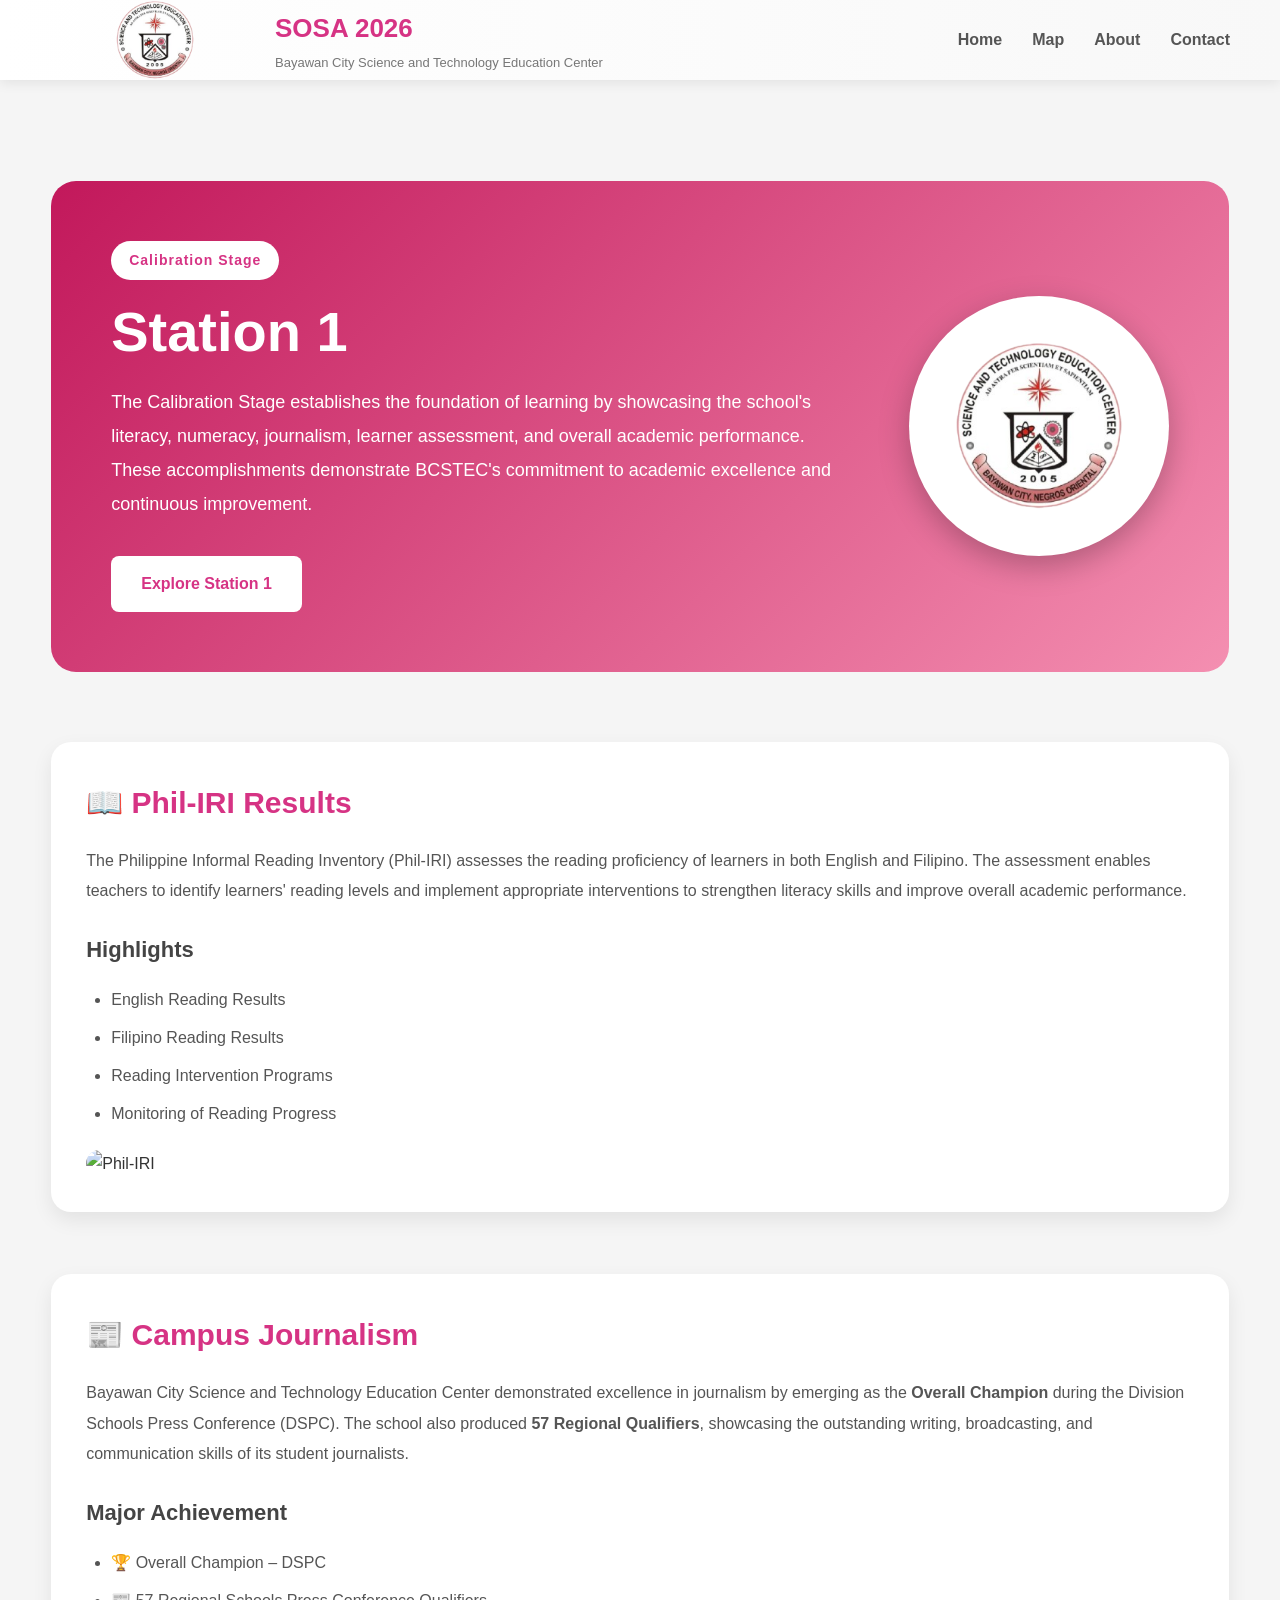
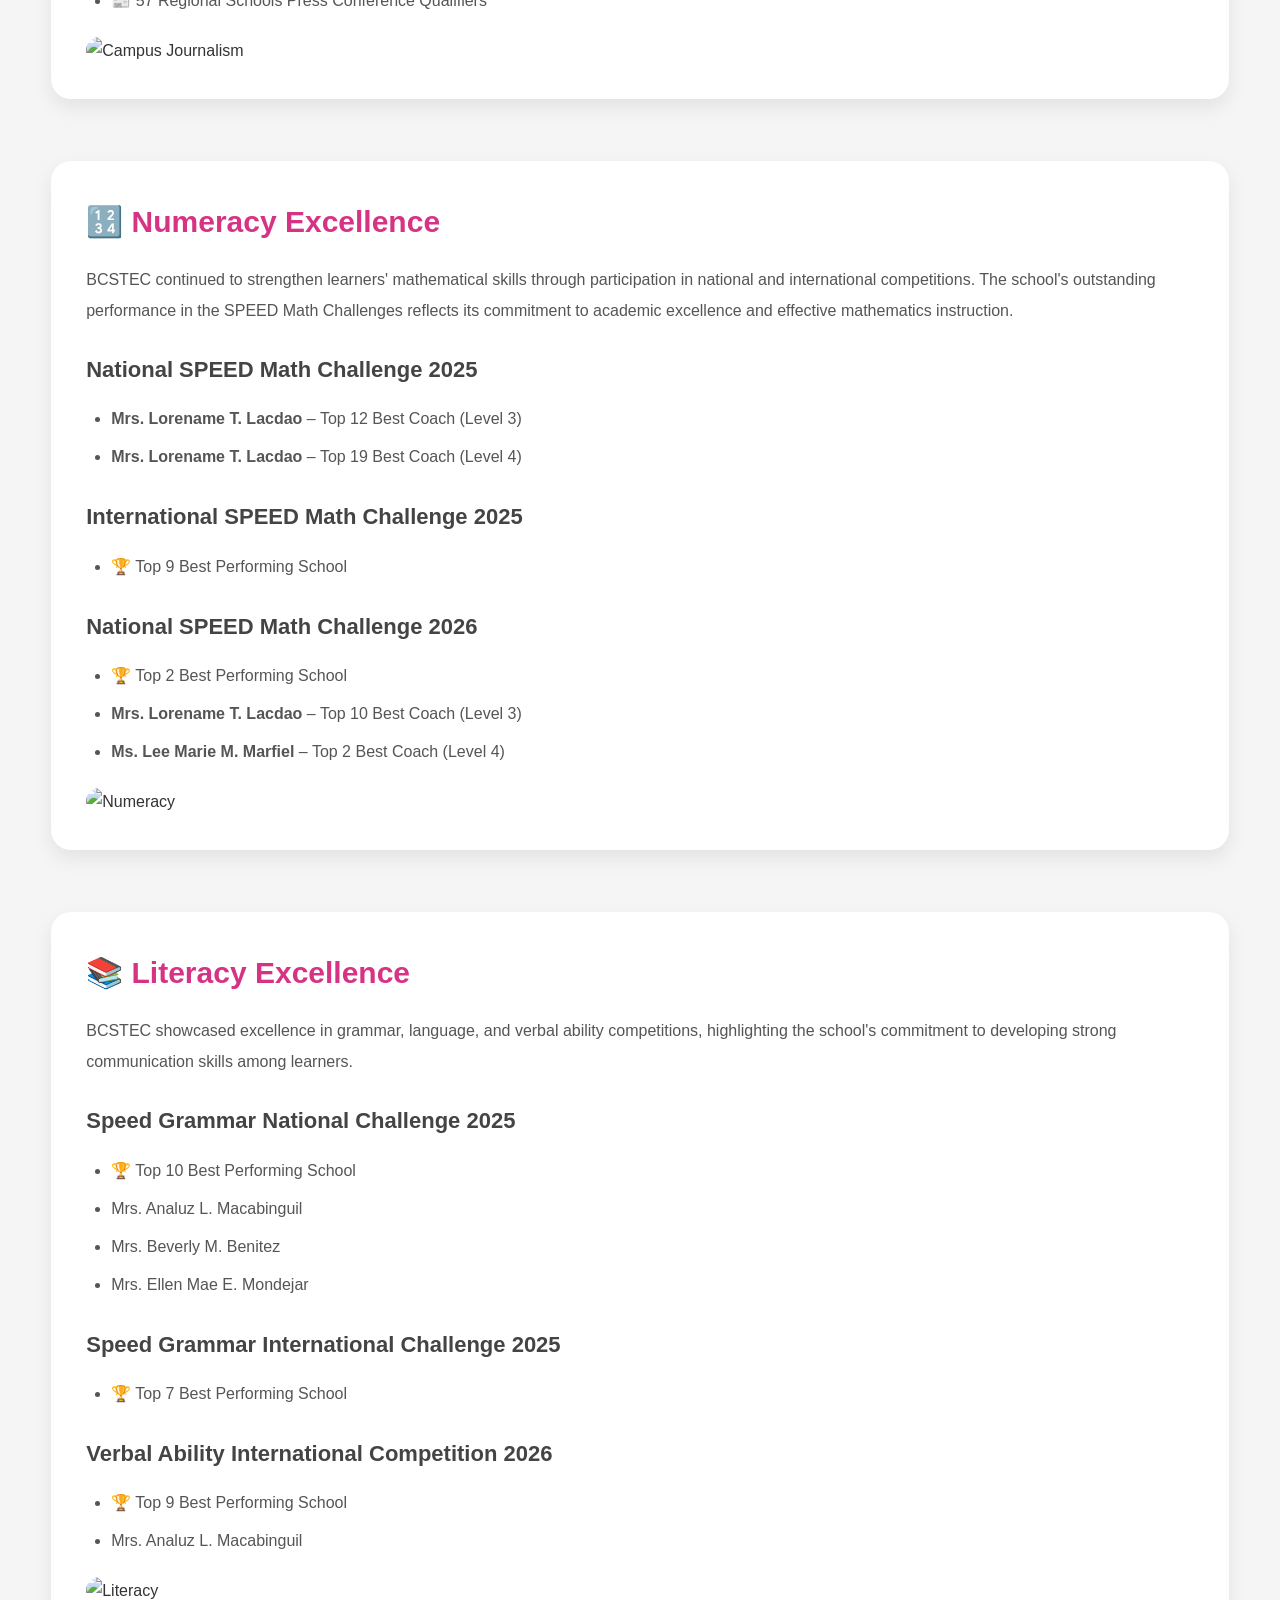
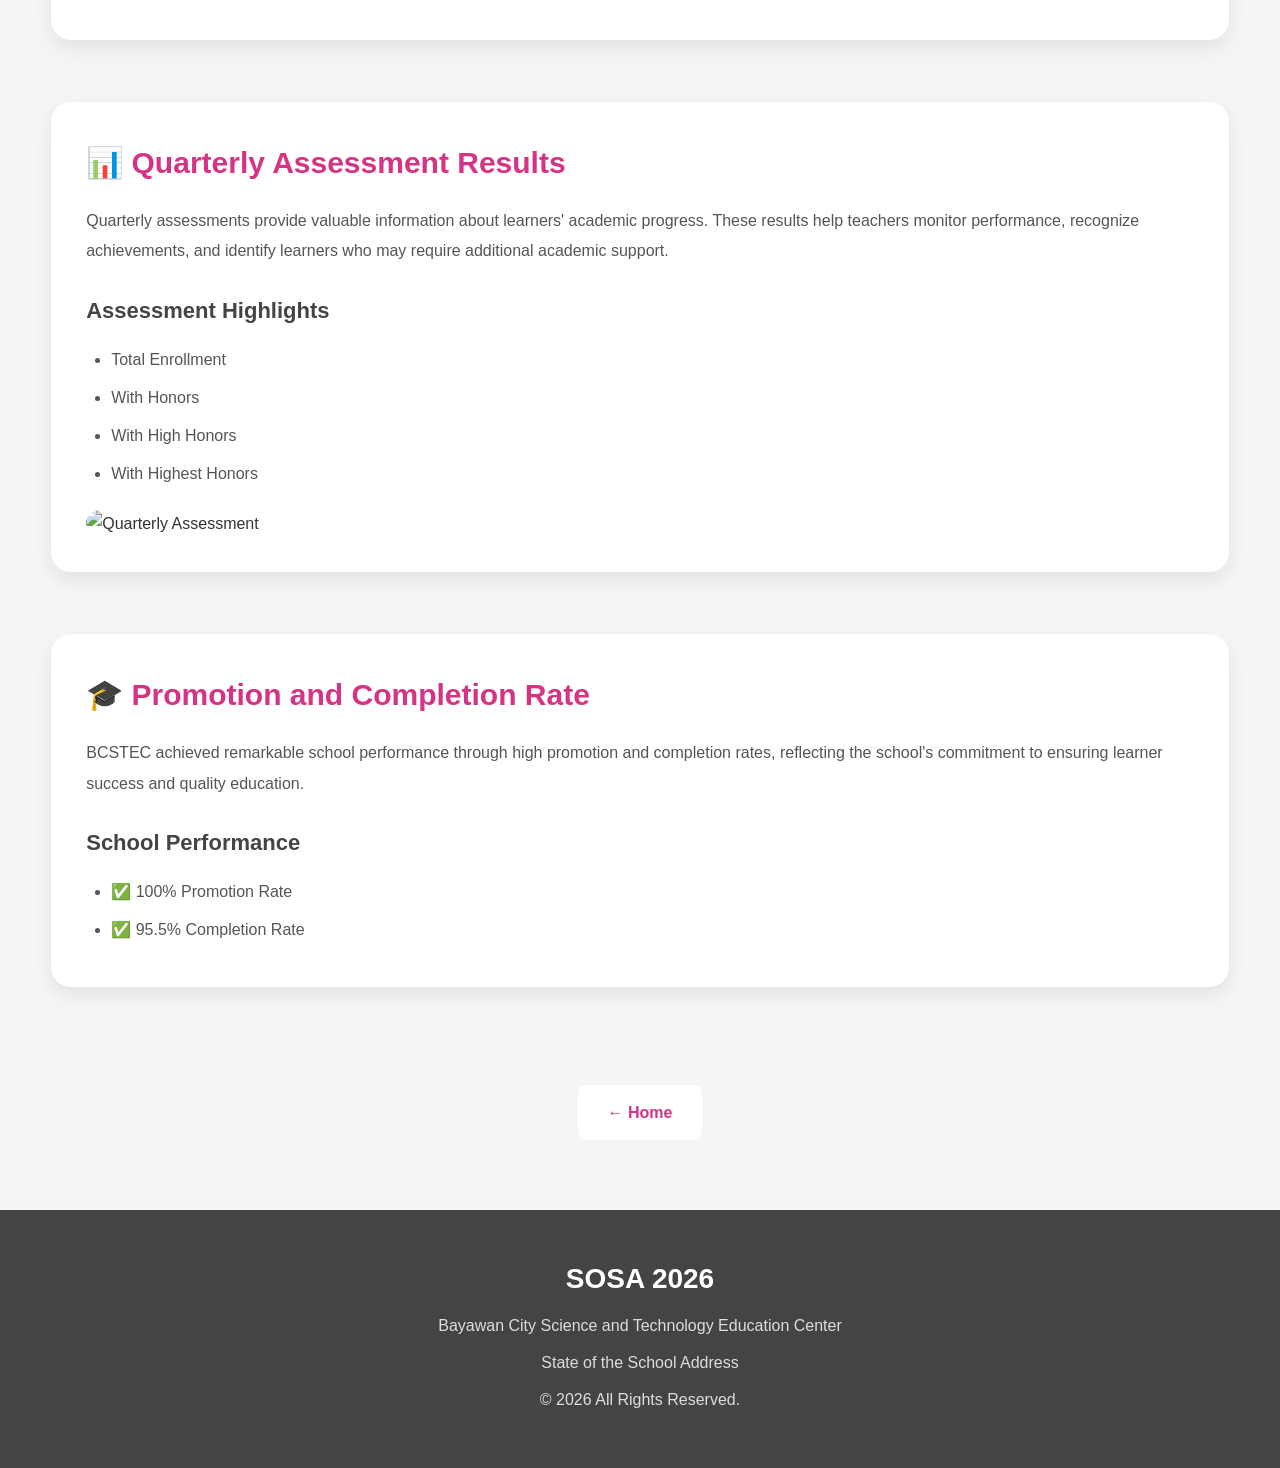
==== commit 4ef8dac6: "Update station1.html" ====
--- a/station1.html
+++ b/station1.html
@@ -44,6 +44,15 @@
 
 </nav>
 
+<!-- ================= BREADCRUMB ================= -->
+<div class="breadcrumb-container">
+    <div class="breadcrumb">
+        <a href="index.html">Home</a>
+        <span class="separator">›</span>
+        <span class="current">Stage 1</span>
+    </div>
+</div>
+    
 <!-- ================= HERO ================= -->
 
 <section class="hero">
--- a/style.css
+++ b/style.css
@@ -571,7 +571,7 @@
 
 .station1::after{
 
-    background-image:url("t.jpg");
+    background-image:url("r.jpg");
 
 }
 
@@ -610,7 +610,7 @@
 /* Station 1 - Library & Registration Area (rightmost) */
 .station1{
     top: 17%;
-    left: 62%;
+    left: 49%;
 }
 
 /* Station 2 - Computer Lab */
@@ -634,13 +634,13 @@
 /* Station 5 */
 .station5{
     top: 17%;
-    left: 27%;
+    left: 33%;
 }
 
 /* Station 6 */
 .station6{
     top: 17%;
-    left: 20%;
+    left: 24%;
 }
 
 /* ========== STATION CARDS ========== */
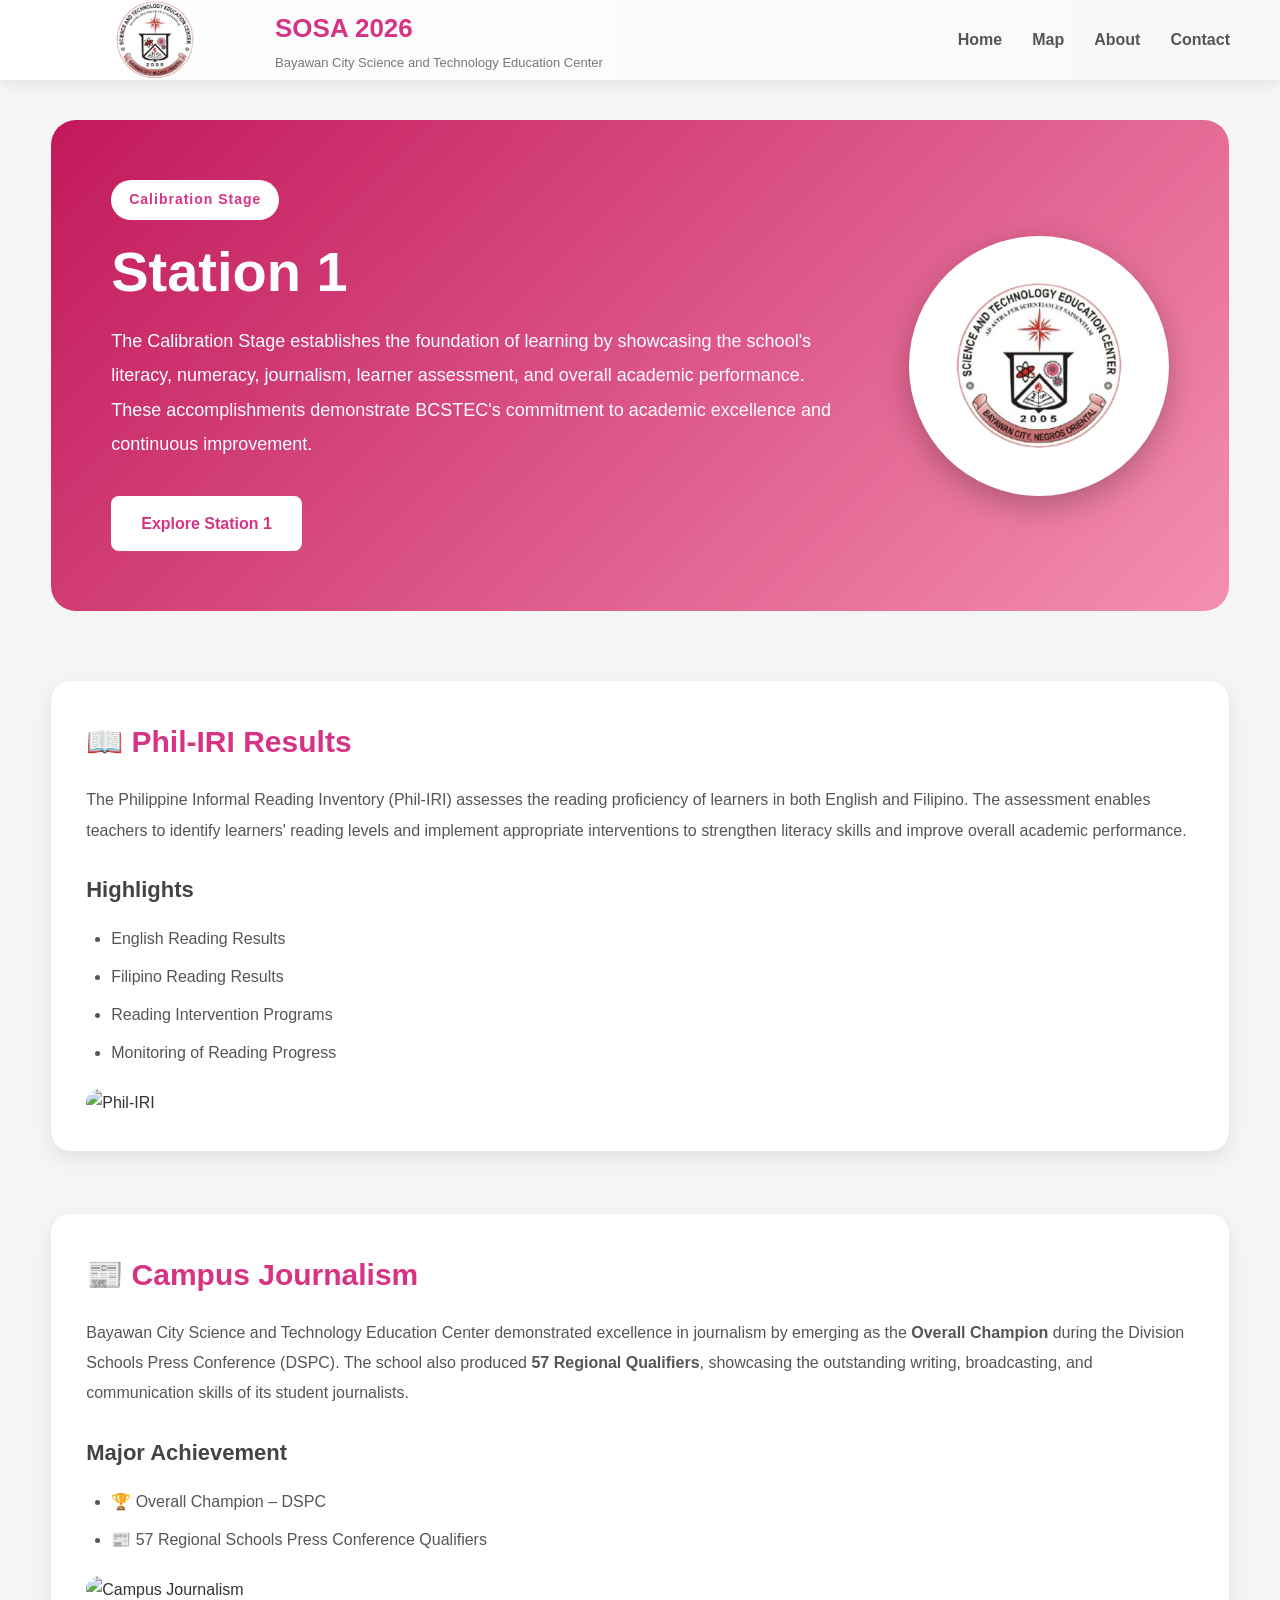
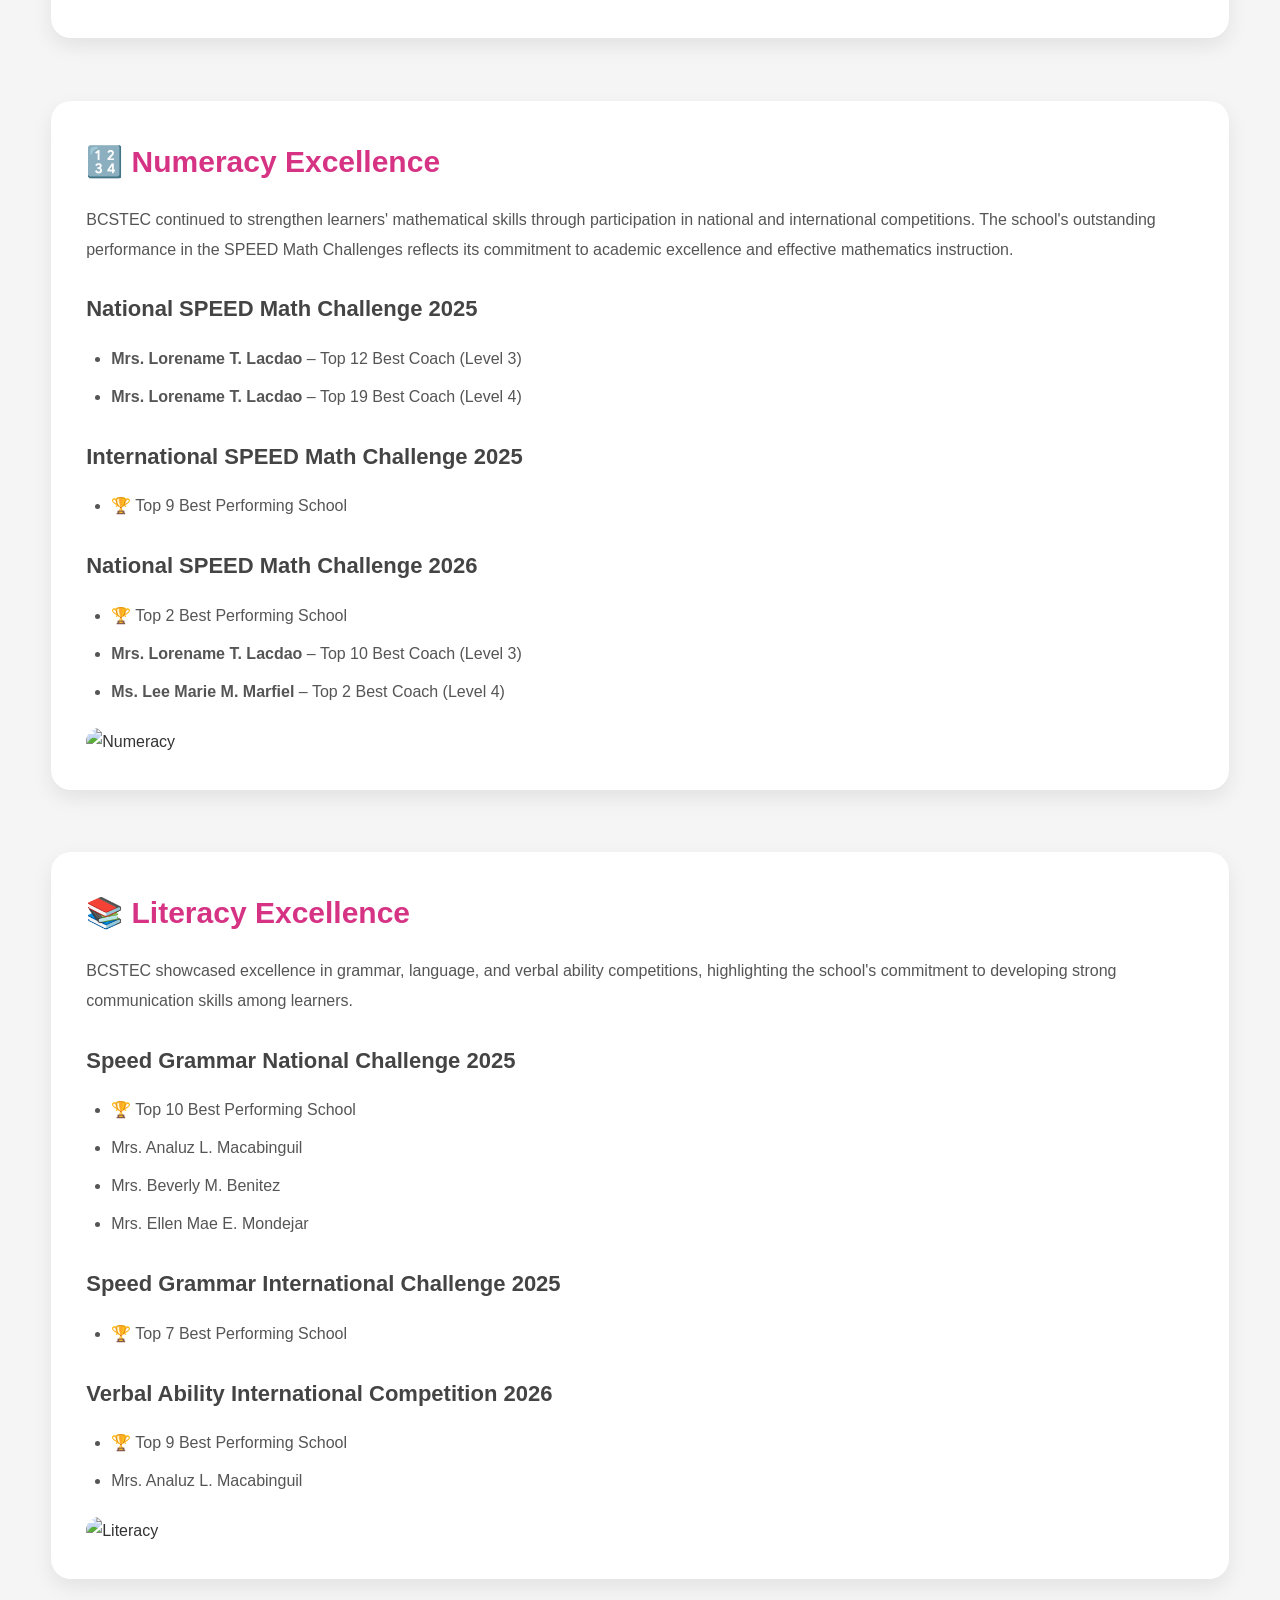
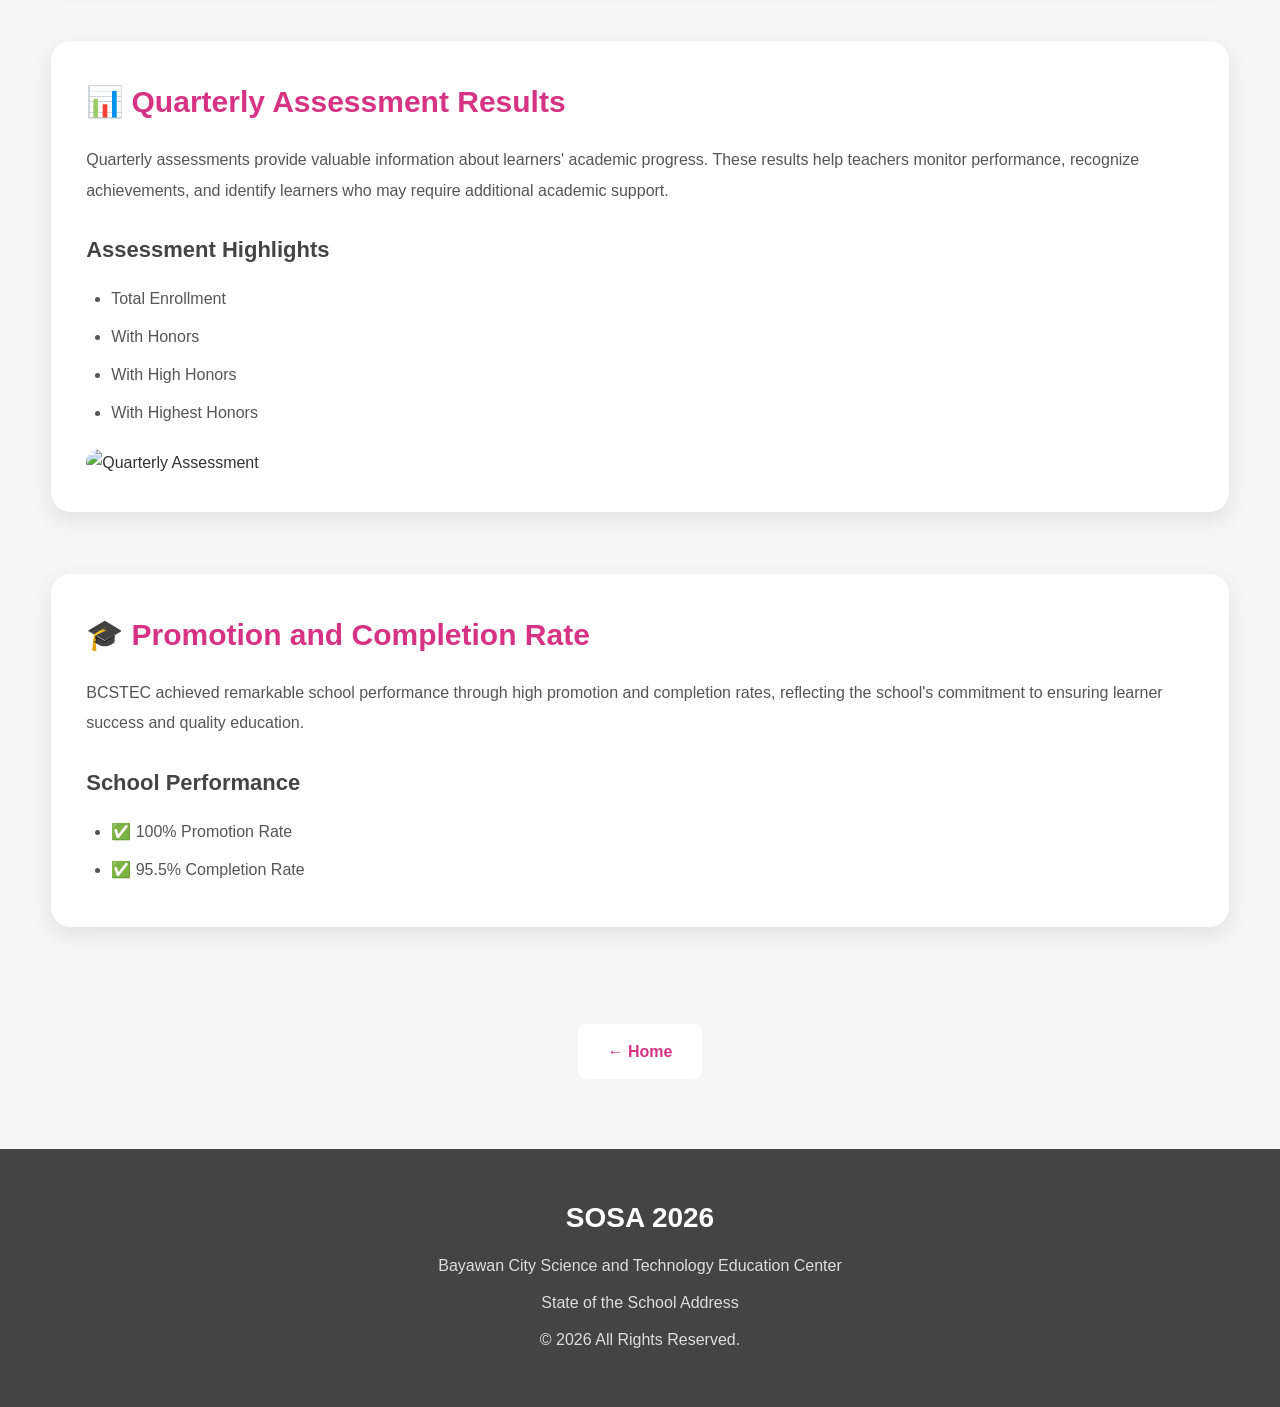
==== commit e9cbde53: "Update station1.html" ====
--- a/station1.html
+++ b/station1.html
@@ -43,15 +43,6 @@
     </ul>
 
 </nav>
-
-<!-- ================= BREADCRUMB ================= -->
-<div class="breadcrumb-container">
-    <div class="breadcrumb">
-        <a href="index.html">Home</a>
-        <span class="separator">›</span>
-        <span class="current">Stage 1</span>
-    </div>
-</div>
     
 <!-- ================= HERO ================= -->
 
--- a/style.css
+++ b/style.css
@@ -157,6 +157,45 @@
     color:#d63384;
 
 }
+
+/* ===========================
+   BREADCRUMB
+=========================== */
+
+.breadcrumb-container {
+    max-width: 1200px;
+    margin: 100px auto 0; /* Increased top and bottom spacing */
+    padding: 80px 0;
+}
+
+.breadcrumb {
+    display: flex;
+    align-items: center;
+    gap: 8px;
+    font-size: 0.95rem;
+    font-weight: 500;
+}
+
+.breadcrumb a {
+    color: #d63384;
+    text-decoration: none;
+    transition: color 0.3s;
+}
+
+.breadcrumb a:hover {
+    color: #b51f68;
+    text-decoration: underline;
+}
+
+.breadcrumb .separator {
+    color: #888;
+}
+
+.breadcrumb .current {
+    color: #555;
+    font-weight: 600;
+}
+
 
 /* ========== HERO ========== */
 
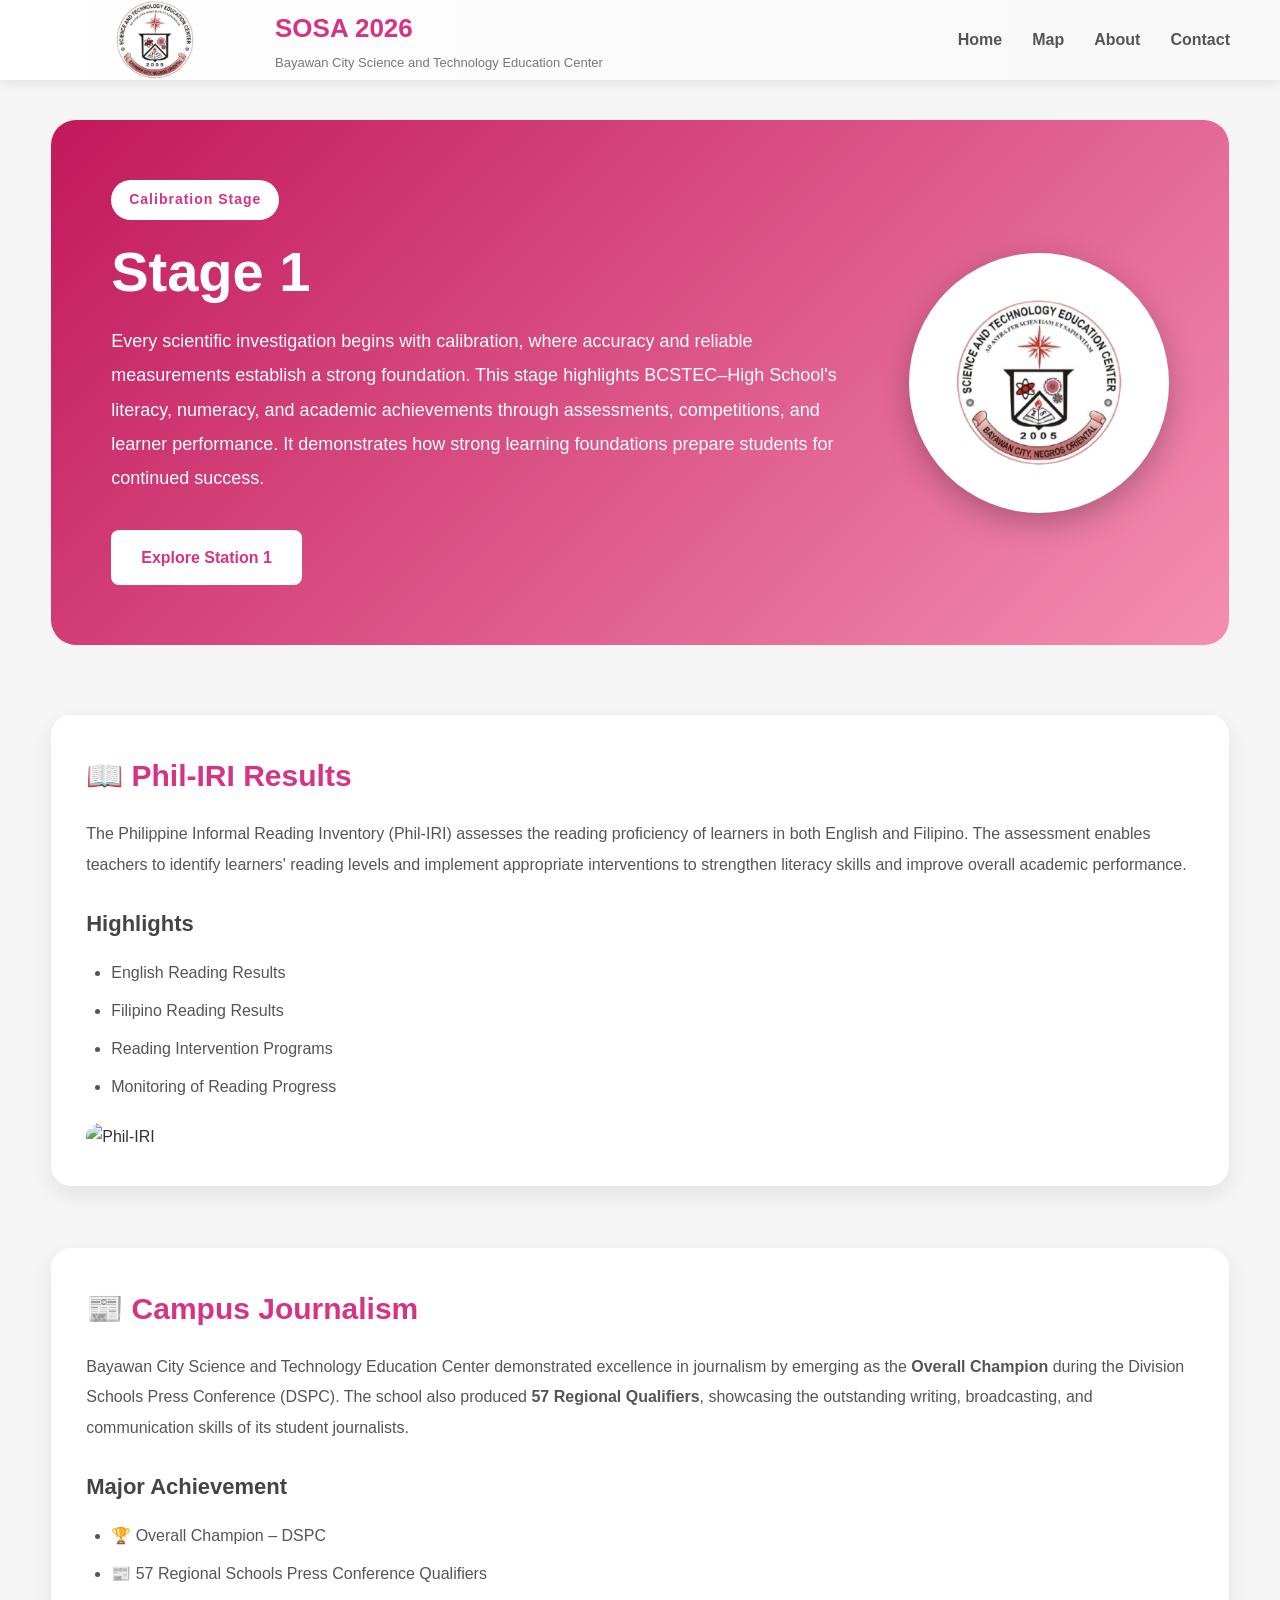
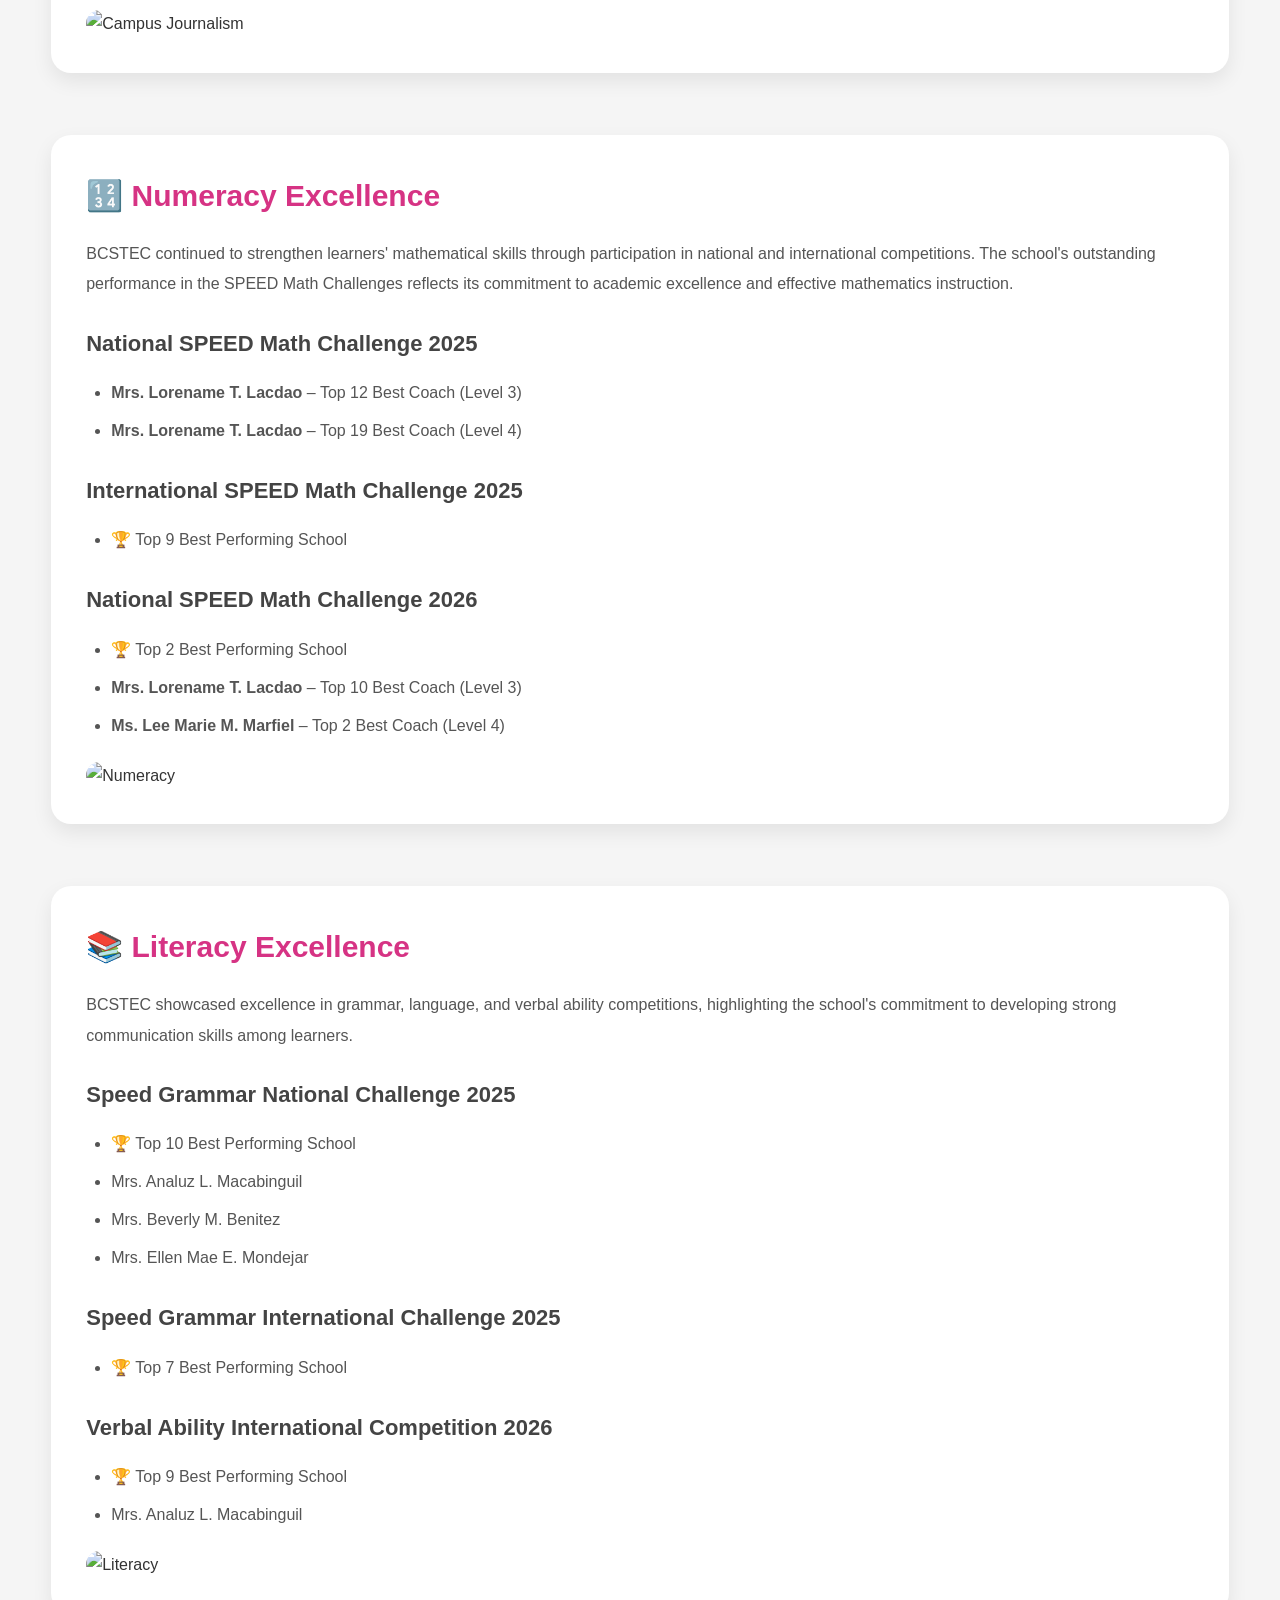
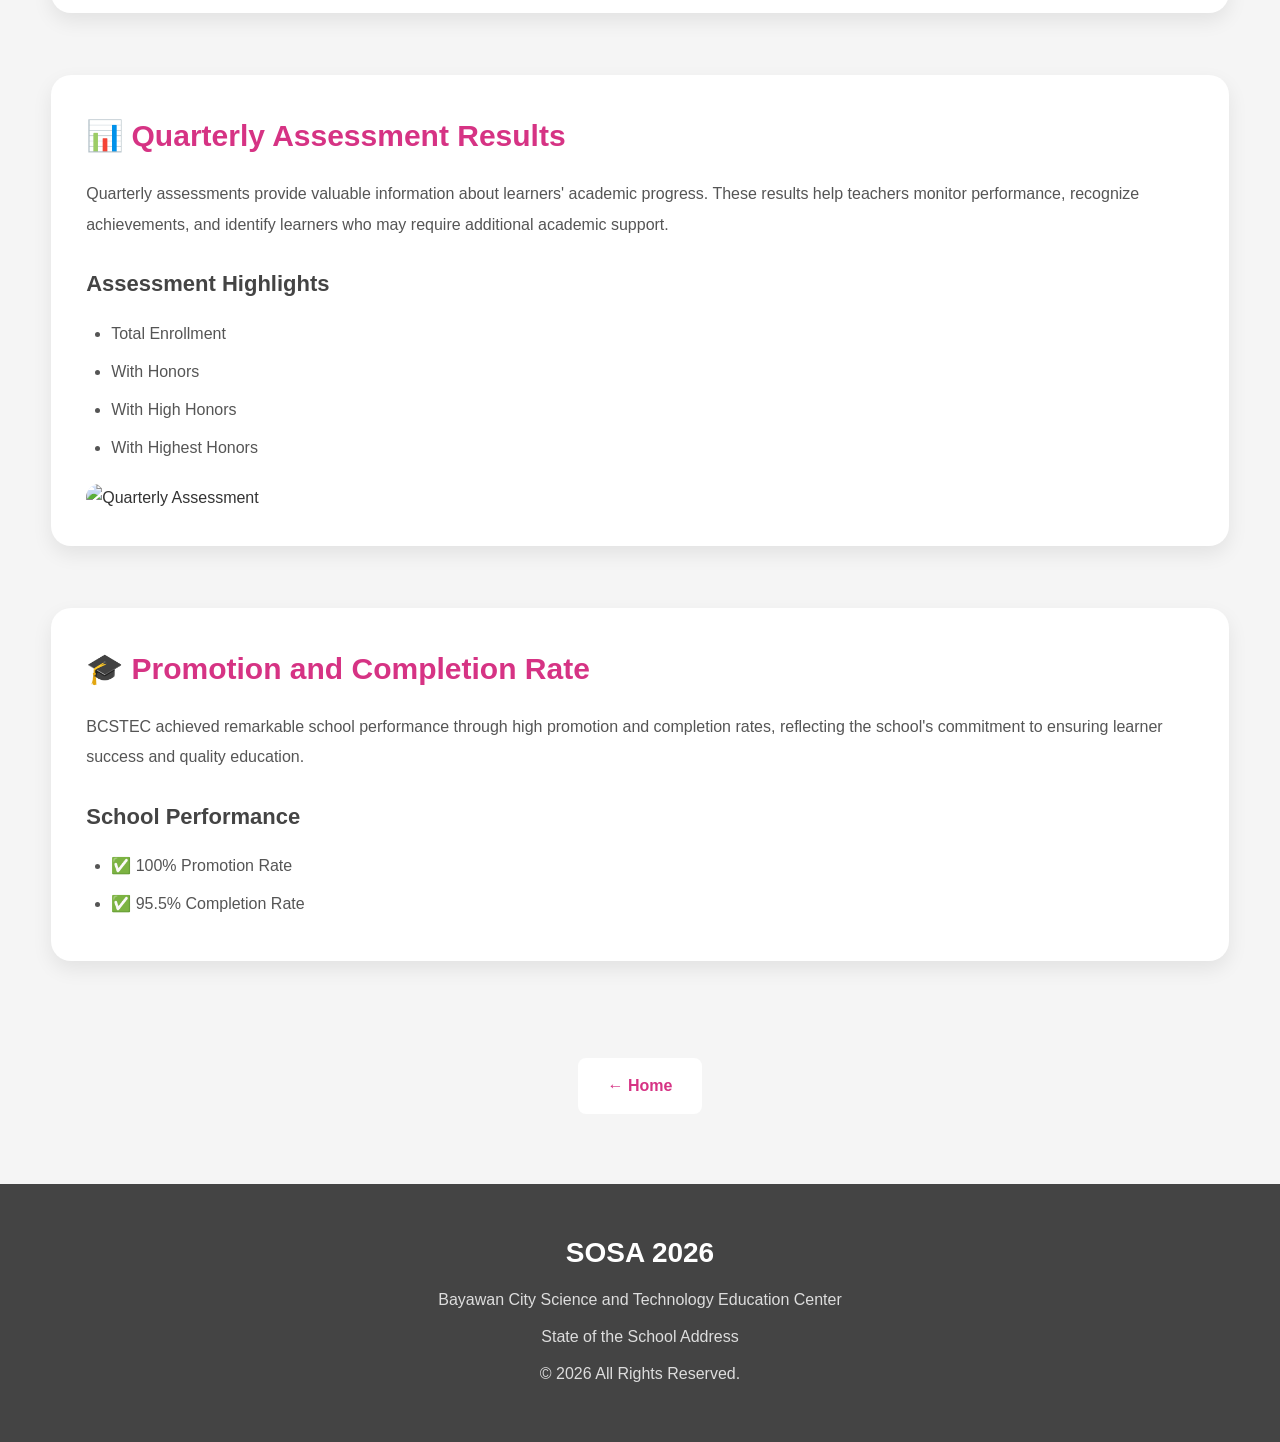
==== commit 8b74b686: "Update station1.html" ====
--- a/station1.html
+++ b/station1.html
@@ -7,7 +7,7 @@
 
     <meta name="viewport" content="width=device-width, initial-scale=1.0">
 
-    <title>Station 1 | Calibration Stage | SOSA 2026</title>
+    <title>Stage 1 | Calibration Stage | SOSA 2026</title>
 
     <link rel="stylesheet" href="style.css">
 
@@ -52,16 +52,16 @@
 
         <span class="badge">Calibration Stage</span>
 
-        <h1>Station 1</h1>
+        <h1>Stage 1</h1>
 
         <p>
 
-            The Calibration Stage establishes the foundation of
-            learning by showcasing the school's literacy,
-            numeracy, journalism, learner assessment, and
-            overall academic performance. These accomplishments
-            demonstrate BCSTEC's commitment to academic
-            excellence and continuous improvement.
+         Every scientific investigation begins with calibration, 
+         where accuracy and reliable measurements establish a 
+         strong foundation. This stage highlights BCSTEC–High School's 
+         literacy, numeracy, and academic achievements through assessments, 
+         competitions, and learner performance. It demonstrates how strong 
+         learning foundations prepare students for continued success.
 
         </p>
 
--- a/style.css
+++ b/style.css
@@ -158,45 +158,6 @@
 
 }
 
-/* ===========================
-   BREADCRUMB
-=========================== */
-
-.breadcrumb-container {
-    max-width: 1200px;
-    margin: 100px auto 0; /* Increased top and bottom spacing */
-    padding: 80px 0;
-}
-
-.breadcrumb {
-    display: flex;
-    align-items: center;
-    gap: 8px;
-    font-size: 0.95rem;
-    font-weight: 500;
-}
-
-.breadcrumb a {
-    color: #d63384;
-    text-decoration: none;
-    transition: color 0.3s;
-}
-
-.breadcrumb a:hover {
-    color: #b51f68;
-    text-decoration: underline;
-}
-
-.breadcrumb .separator {
-    color: #888;
-}
-
-.breadcrumb .current {
-    color: #555;
-    font-weight: 600;
-}
-
-
 /* ========== HERO ========== */
 
 .hero{
@@ -510,178 +471,212 @@
 
 }
 
-/* ========== STATION BUTTONS ========== */
-
-.station-btn{
+   .stage-group-btn{
 
     position:absolute;
 
+    width:75px;
+    height:50px;
+
     display:flex;
-
     justify-content:center;
-
     align-items:center;
 
-    width:70px;
-
-    height:50px;
+    border:none;
+    border-radius:8px;
+
+    background:#d63384;
+    color:white;
+
+    font-size:11px;
+    font-weight:bold;
+    text-align:center;
+    line-height:1.2;
+
+    cursor:pointer;
+
+    box-shadow:0 5px 12px rgba(0,0,0,.25);
+
+    transition:.3s;
+
+    z-index:20;
+
+}
+
+.stage-group-btn:hover{
+
+    background:#b0256d;
+
+    transform:scale(1.05);
+
+}
+
+/* ==========================================
+   POPUP OVERLAY
+========================================== */
+
+#overlay{
+
+    position:fixed;
+
+    top:0;
+    left:0;
+
+    width:100%;
+    height:100%;
+
+    background:rgba(0,0,0,.45);
+
+    backdrop-filter:blur(8px);
+
+    opacity:0;
+    visibility:hidden;
+
+    transition:.3s;
+
+    z-index:999;
+
+}
+
+#overlay.show{
+
+    opacity:1;
+    visibility:visible;
+
+}
+
+/* ==========================================
+   POPUP WINDOW
+========================================== */
+
+.popup{
+
+    position:fixed;
+
+    top:50%;
+    left:50%;
+
+    transform:translate(-50%,-50%) scale(.8);
+
+    width:420px;
+    max-width:90%;
+
+    background:#fff;
+
+    border-radius:20px;
+
+    padding:40px;
+
+    text-align:center;
+
+    box-shadow:0 20px 50px rgba(0,0,0,.35);
+
+    opacity:0;
+    visibility:hidden;
+
+    transition:.3s;
+
+    z-index:1000;
+
+}
+
+.popup.show{
+
+    opacity:1;
+    visibility:visible;
+
+    transform:translate(-50%,-50%) scale(1);
+
+}
+
+/* ==========================================
+   POPUP TITLE
+========================================== */
+
+.popup h2{
+
+    color:#d63384;
+
+    margin-bottom:25px;
+
+    font-size:30px;
+
+}
+
+/* ==========================================
+   STAGE BUTTONS INSIDE POPUP
+========================================== */
+
+.popup-btn{
+
+    display:block;
+
+    text-decoration:none;
 
     background:#666;
-
-    color:white;
-
-    text-decoration:none;
-
-    font-size:14px;
-
+    color:#fff;
+
+    padding:16px;
+
+    margin:15px 0;
+
+    border-radius:8px;
+
+    font-size:20px;
     font-weight:bold;
 
-    border:2px solid white;
-
-    border-radius:0;
-
-    box-shadow:0 5px 12px rgba(0,0,0,.25);
-
     transition:.3s;
 
-    z-index:10;
-
-}
-
-.station-btn:hover{
+}
+
+.popup-btn:hover{
 
     background:#d63384;
 
-    transform:scale(1.05);
-
-}
-
-/* ========== HOVER IMAGE PREVIEW ========== */
-
-.station-btn::after{
-
-    content:"";
+    transform:scale(1.03);
+
+}
+
+/* ==========================================
+   CLOSE BUTTON
+========================================== */
+
+.close-btn{
 
     position:absolute;
 
-    left:65px;
-
-    top:50%;
-
-    transform:translateY(-50%) scale(.9);
-
-    width:220px;
-
-    height:140px;
-
-    border-radius:12px;
-
-    background-size:cover;
-
-    background-position:center;
-
-    background-repeat:no-repeat;
-
-    border:4px solid white;
-
-    box-shadow:0 10px 30px rgba(0,0,0,.25);
-
-    opacity:0;
-
-    visibility:hidden;
-
-    transition:.3s;
-
-    z-index:100;
-
-}
-
-.station-btn:hover::after{
-
-    opacity:1;
-
-    visibility:visible;
-
-    transform:translateY(-50%) scale(1);
-
-}
-
-/* Change image names to your files */
-
-.station1::after{
-
-    background-image:url("r.jpg");
-
-}
-
-.station2::after{
-
-    background-image:url("r.jpg");
-
-}
-
-.station3::after{
-
-    background-image:url("r.jpg");
-
-}
-
-.station4::after{
-
-    background-image:url("e.jpg");
-
-}
-
-.station5::after{
-
-    background-image:url("e.jpg");
-
-}
-
-.station6::after{
-
-    background-image:url("e.jpg");
-
-}
-
-/* ========== STATION LOCATIONS ========== */
-
-/* Station 1 - Library & Registration Area (rightmost) */
-.station1{
-    top: 17%;
-    left: 49%;
-}
-
-/* Station 2 - Computer Lab */
-.station2{
-    top: 17%;
-    left: 53%;
-}
-
-/* Station 3 - Faculty Office */
-.station3{
-    top: 17%;
-    left: 43%;
-}
-
-/* Station 4 - Laboratory of Excellence */
-.station4{
-    top: 17%;
-    left: 34%;
-}
-
-/* Station 5 */
-.station5{
-    top: 17%;
-    left: 33%;
-}
-
-/* Station 6 */
-.station6{
-    top: 17%;
-    left: 24%;
-}
-
+    top:12px;
+    right:18px;
+
+    border:none;
+
+    background:none;
+
+    font-size:28px;
+
+    cursor:pointer;
+
+    color:#666;
+
+}
+
+.close-btn:hover{
+
+    color:#d63384;
+
+}
+
+/* Adjust these to your map */
+
+.stage12{
+    top:18%;
+    left:45%;
+}
+
+.stage34{
+    top:18%;
+    left:28%;
+}
 /* ========== STATION CARDS ========== */
 
 .stations{
@@ -1577,7 +1572,7 @@
 .info-card,
 .station-card,
 .button,
-.station-btn{
+.stage-station-btn{
 
     transition:all .3s ease;
 
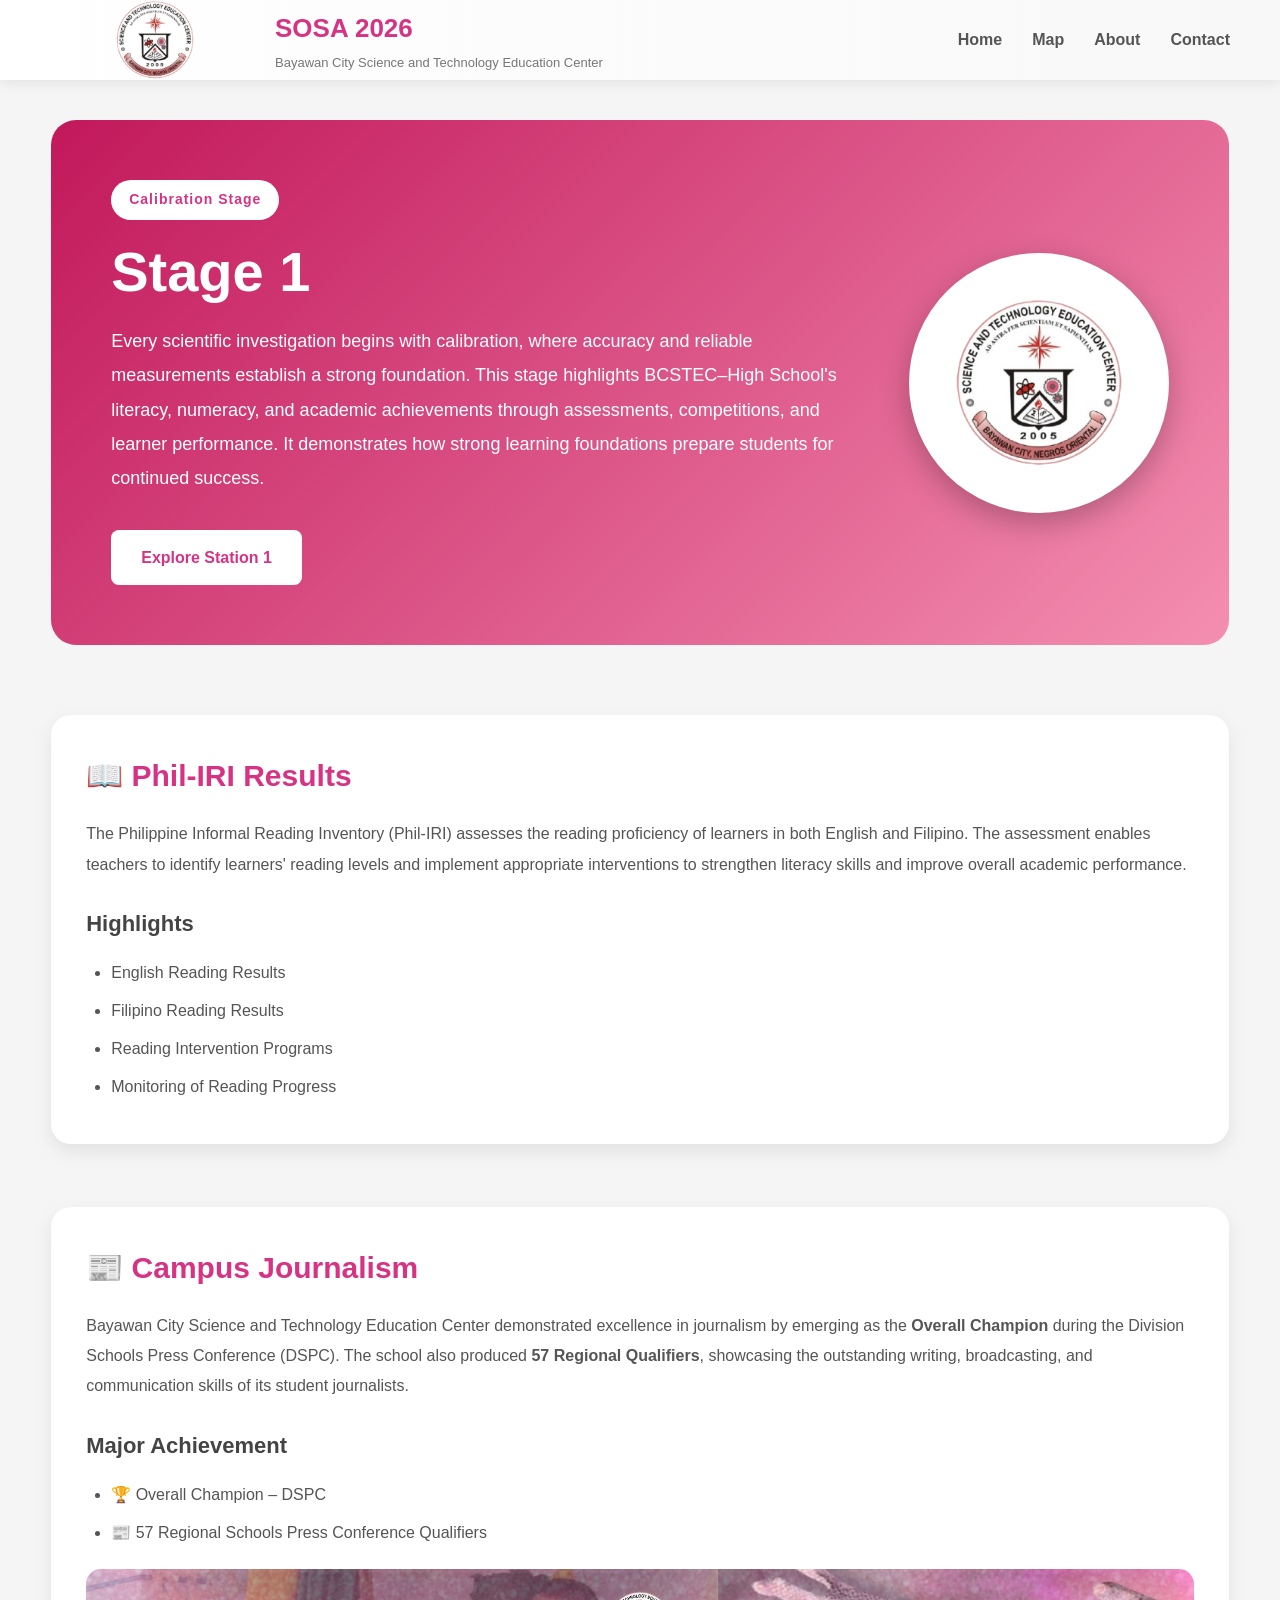
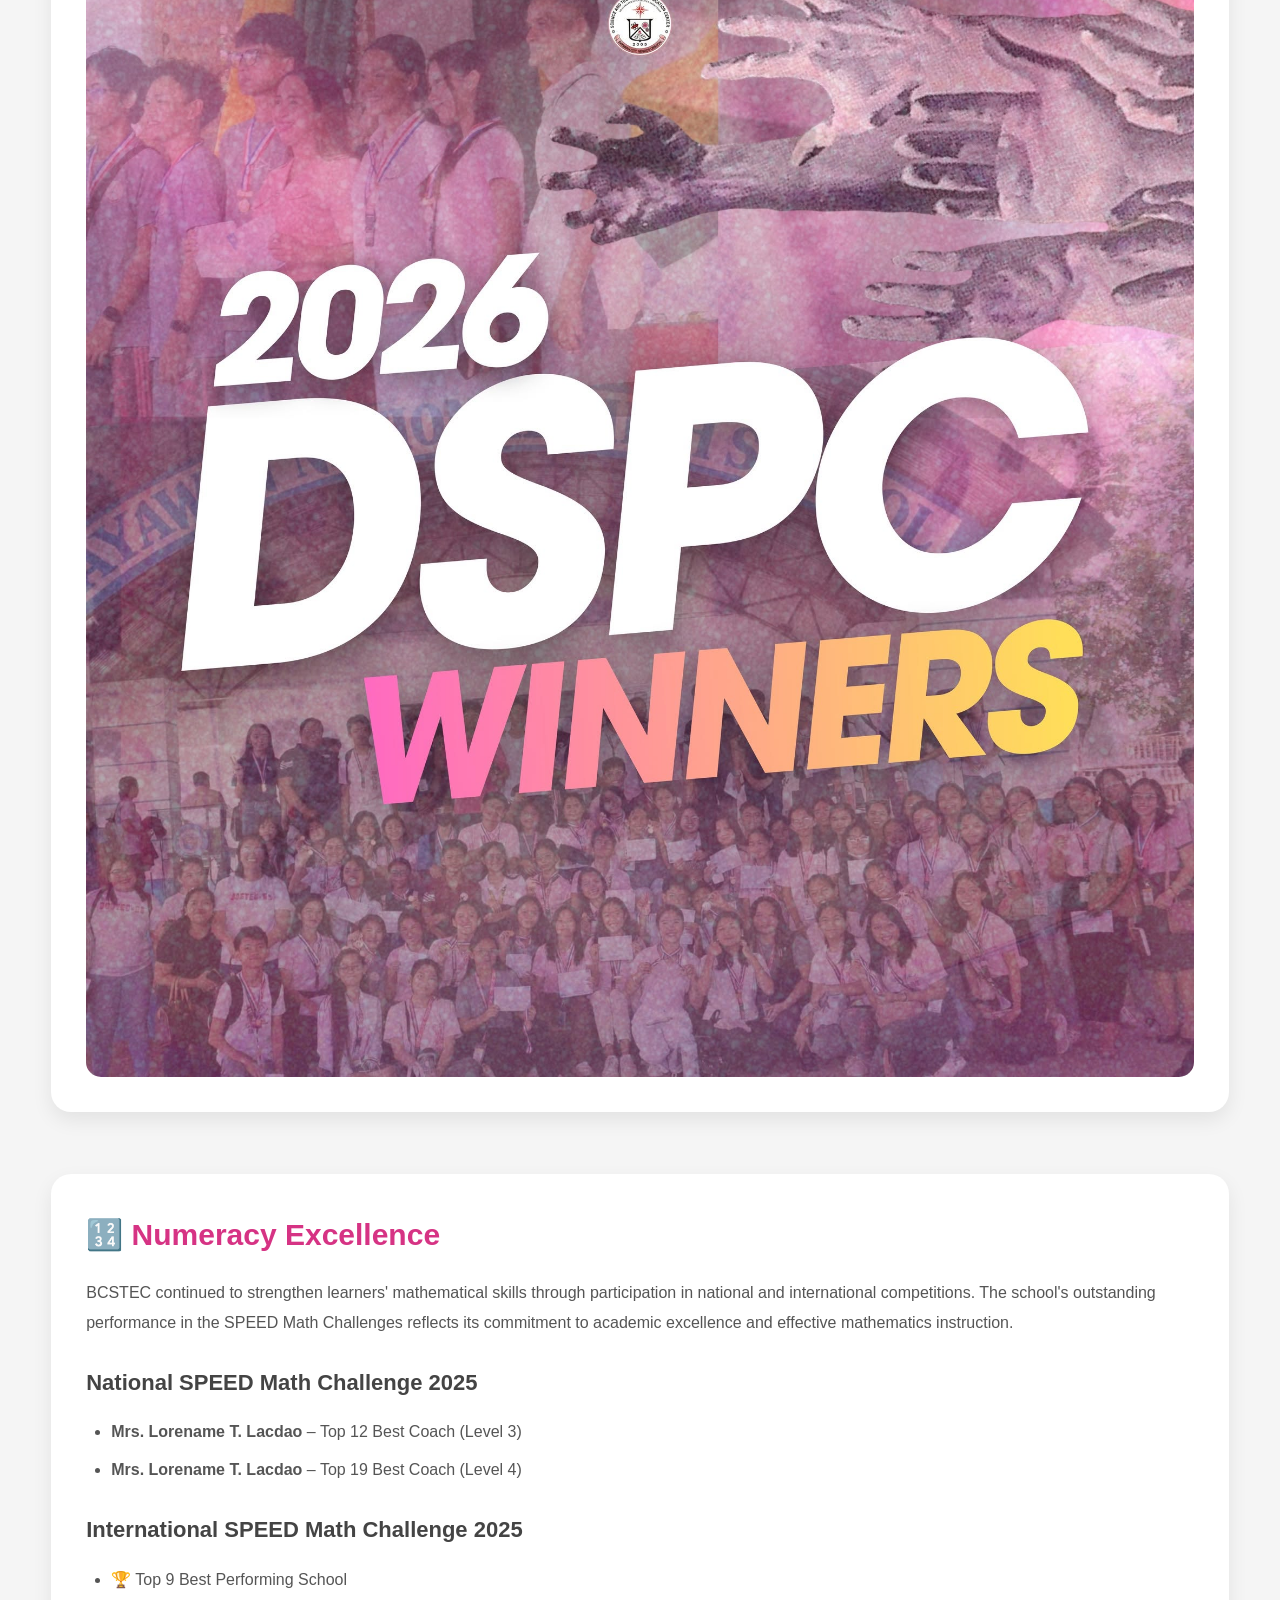
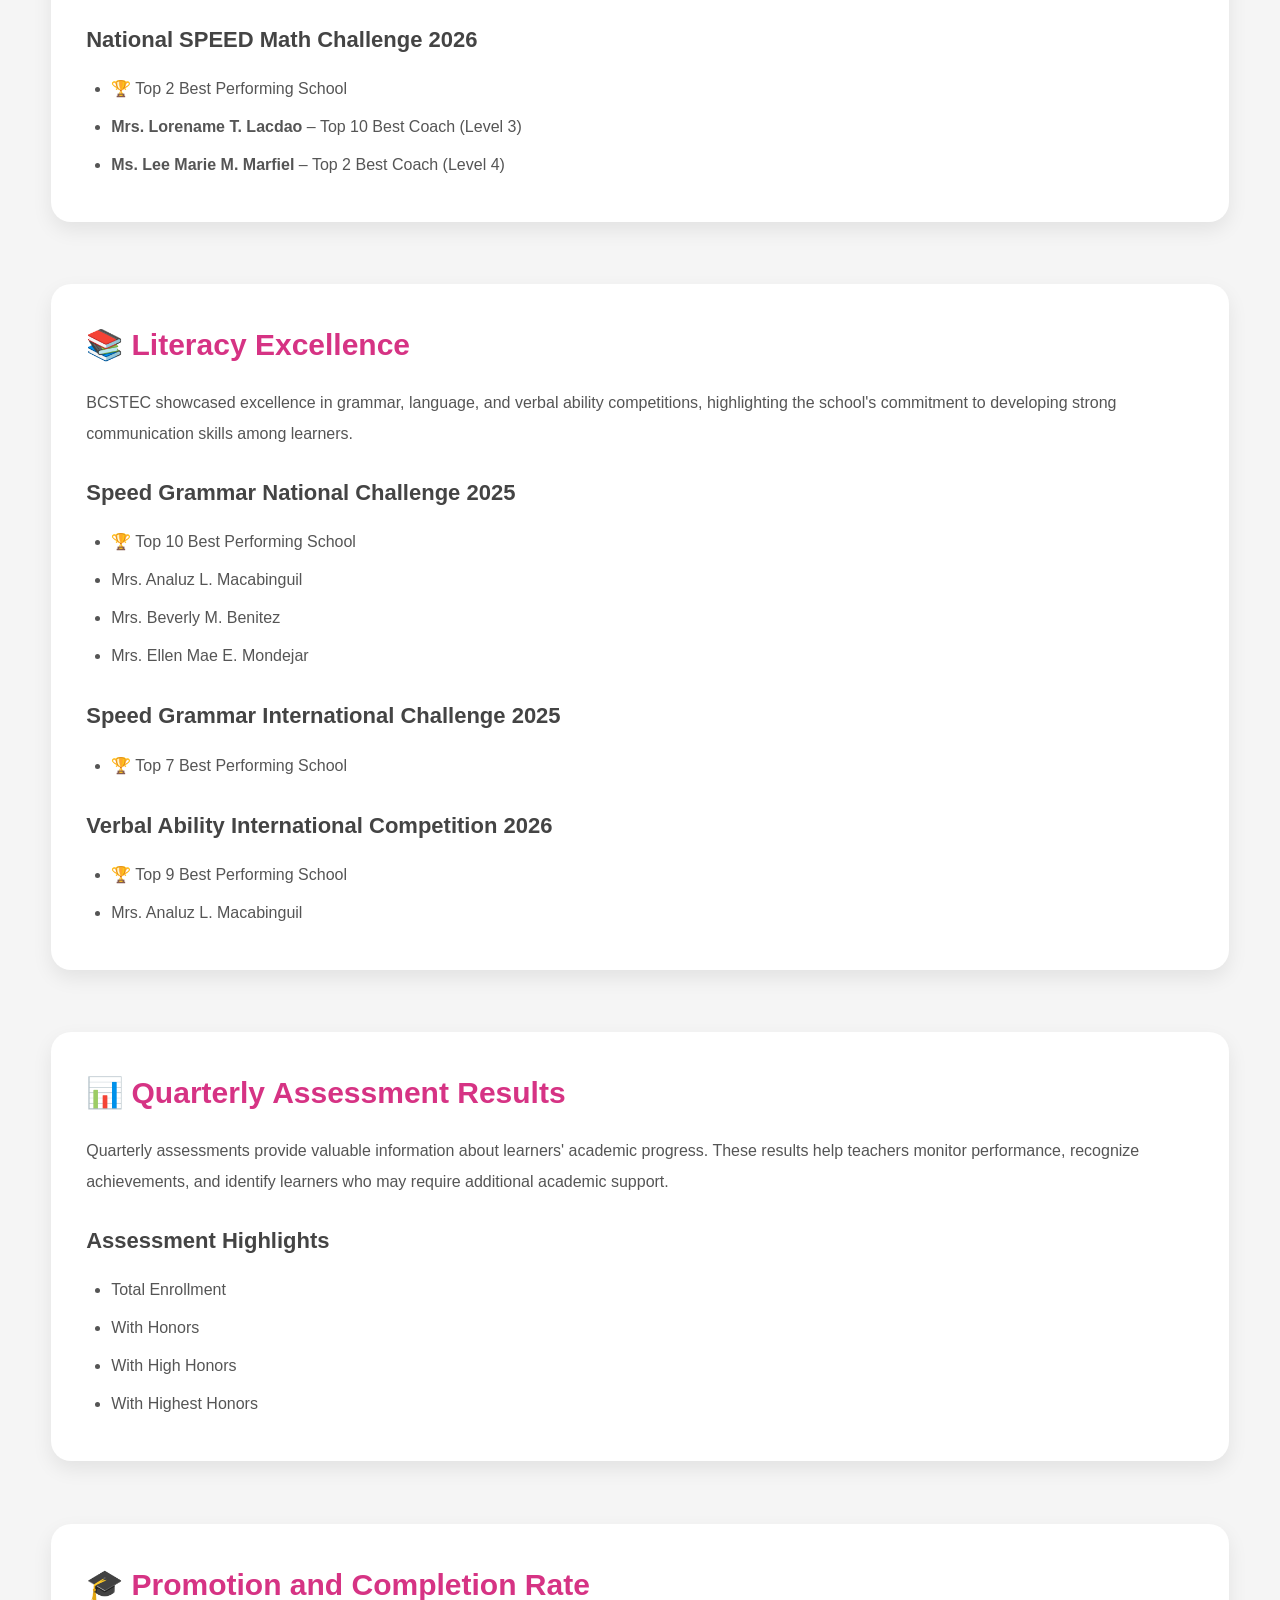
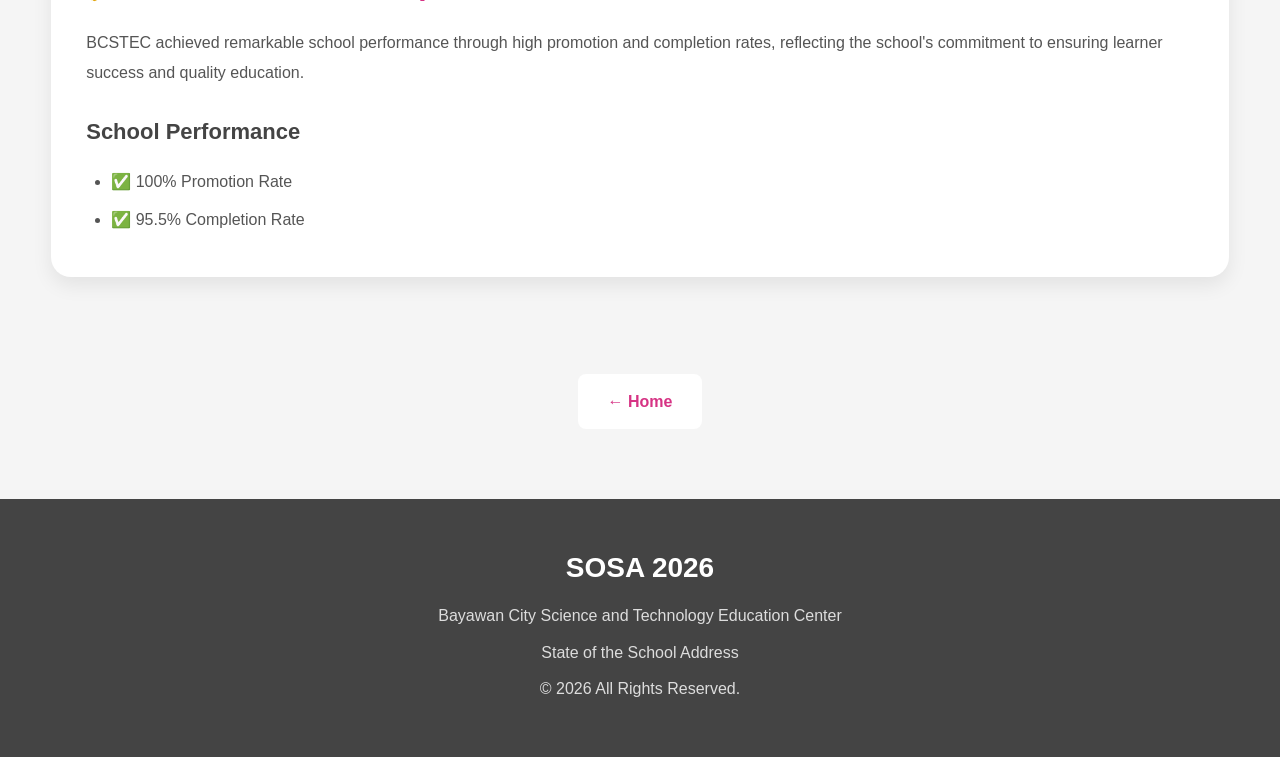
==== commit d93216c8: "Fix HTML structure and formatting issues" ====
--- a/station1.html
+++ b/station1.html
@@ -115,10 +115,6 @@
 <li>Monitoring of Reading Progress</li>
 
 </ul>
-
-<img src="philiri.jpg"
-style="width:100%; margin-top:20px; border-radius:15px;"
-alt="Phil-IRI">
 
 </div>
 
@@ -206,10 +202,6 @@
 
 </ul>
 
-<img src="numeracy.jpg"
-style="width:100%; margin-top:20px; border-radius:15px;"
-alt="Numeracy">
-
 </div>
 
 <br>
@@ -260,10 +252,6 @@
 <li>Mrs. Analuz L. Macabinguil</li>
 
 </ul>
-
-<img src="literacy.jpg"
-style="width:100%; margin-top:20px; border-radius:15px;"
-alt="Literacy">
 
 </div>
 
@@ -299,10 +287,6 @@
 
 </ul>
 
-<img src="assessment.jpg"
-style="width:100%; margin-top:20px; border-radius:15px;"
-alt="Quarterly Assessment">
-
 </div>
 
 <br>
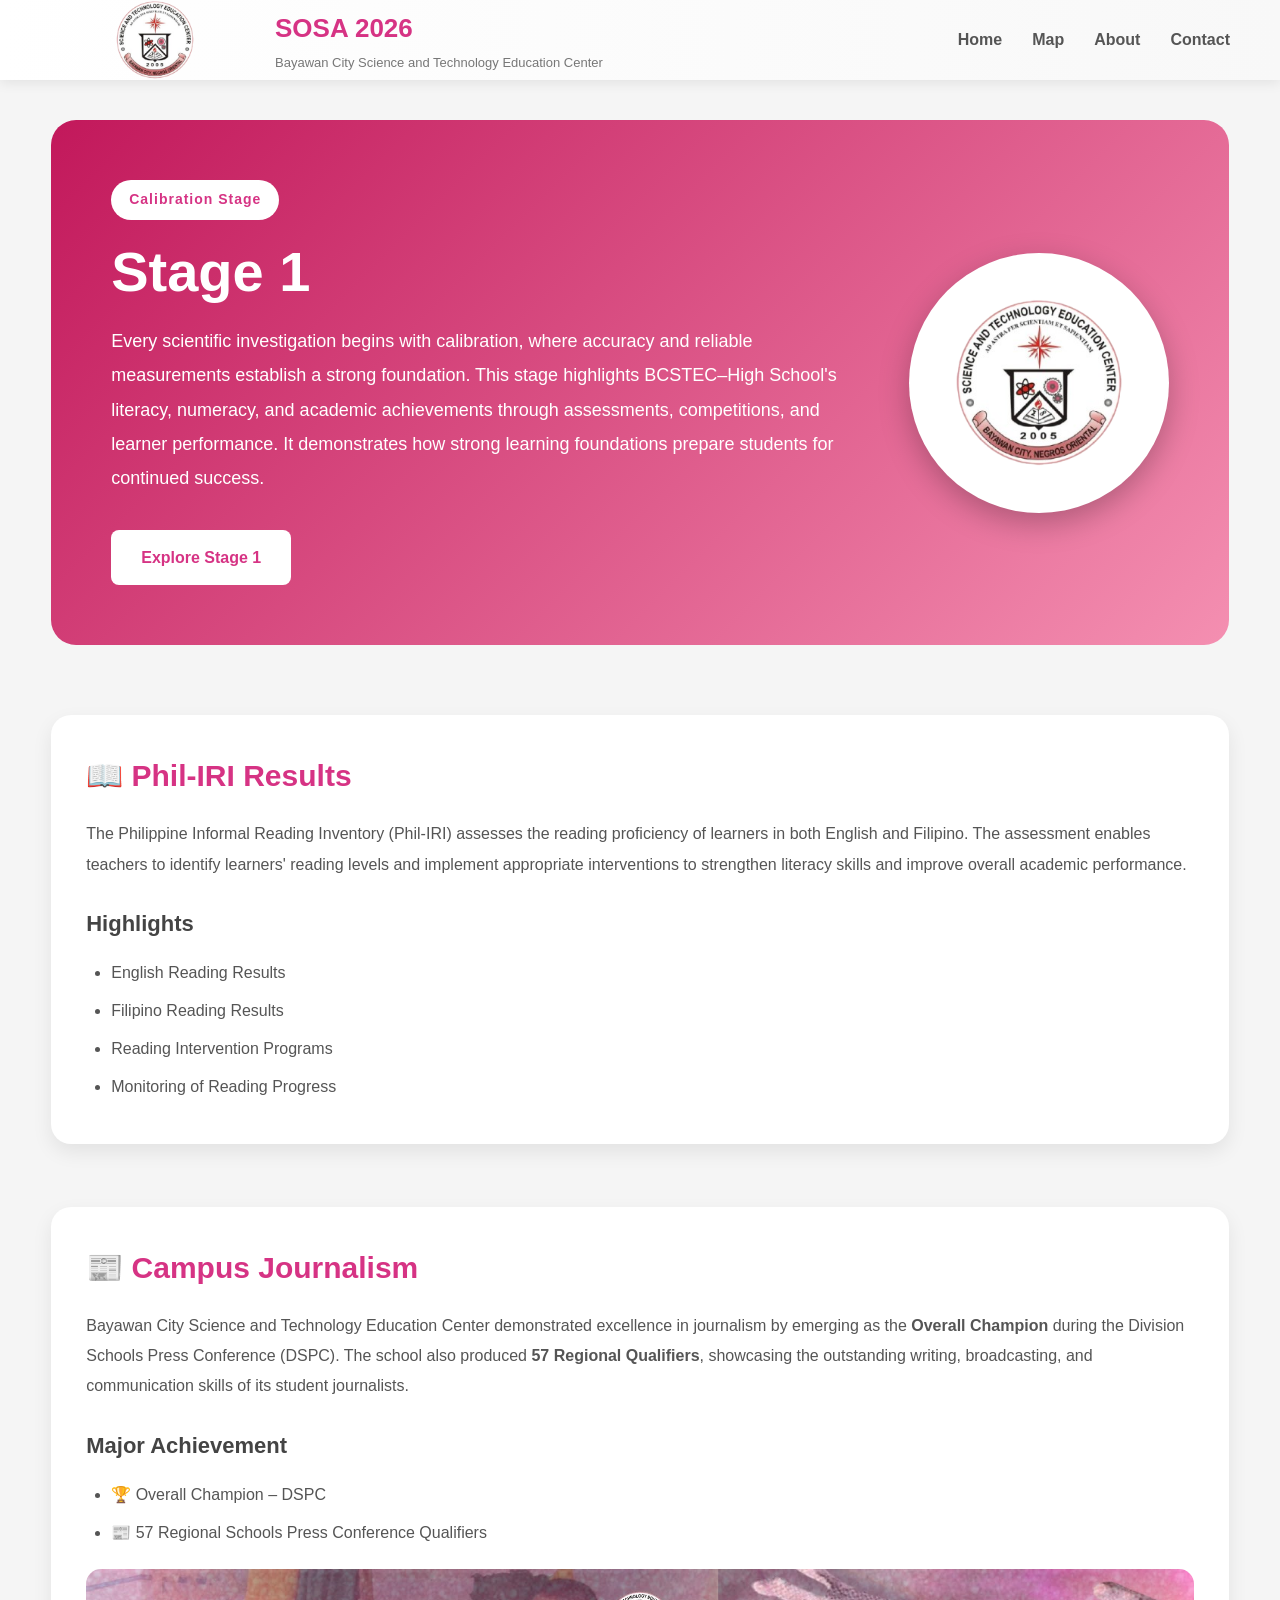
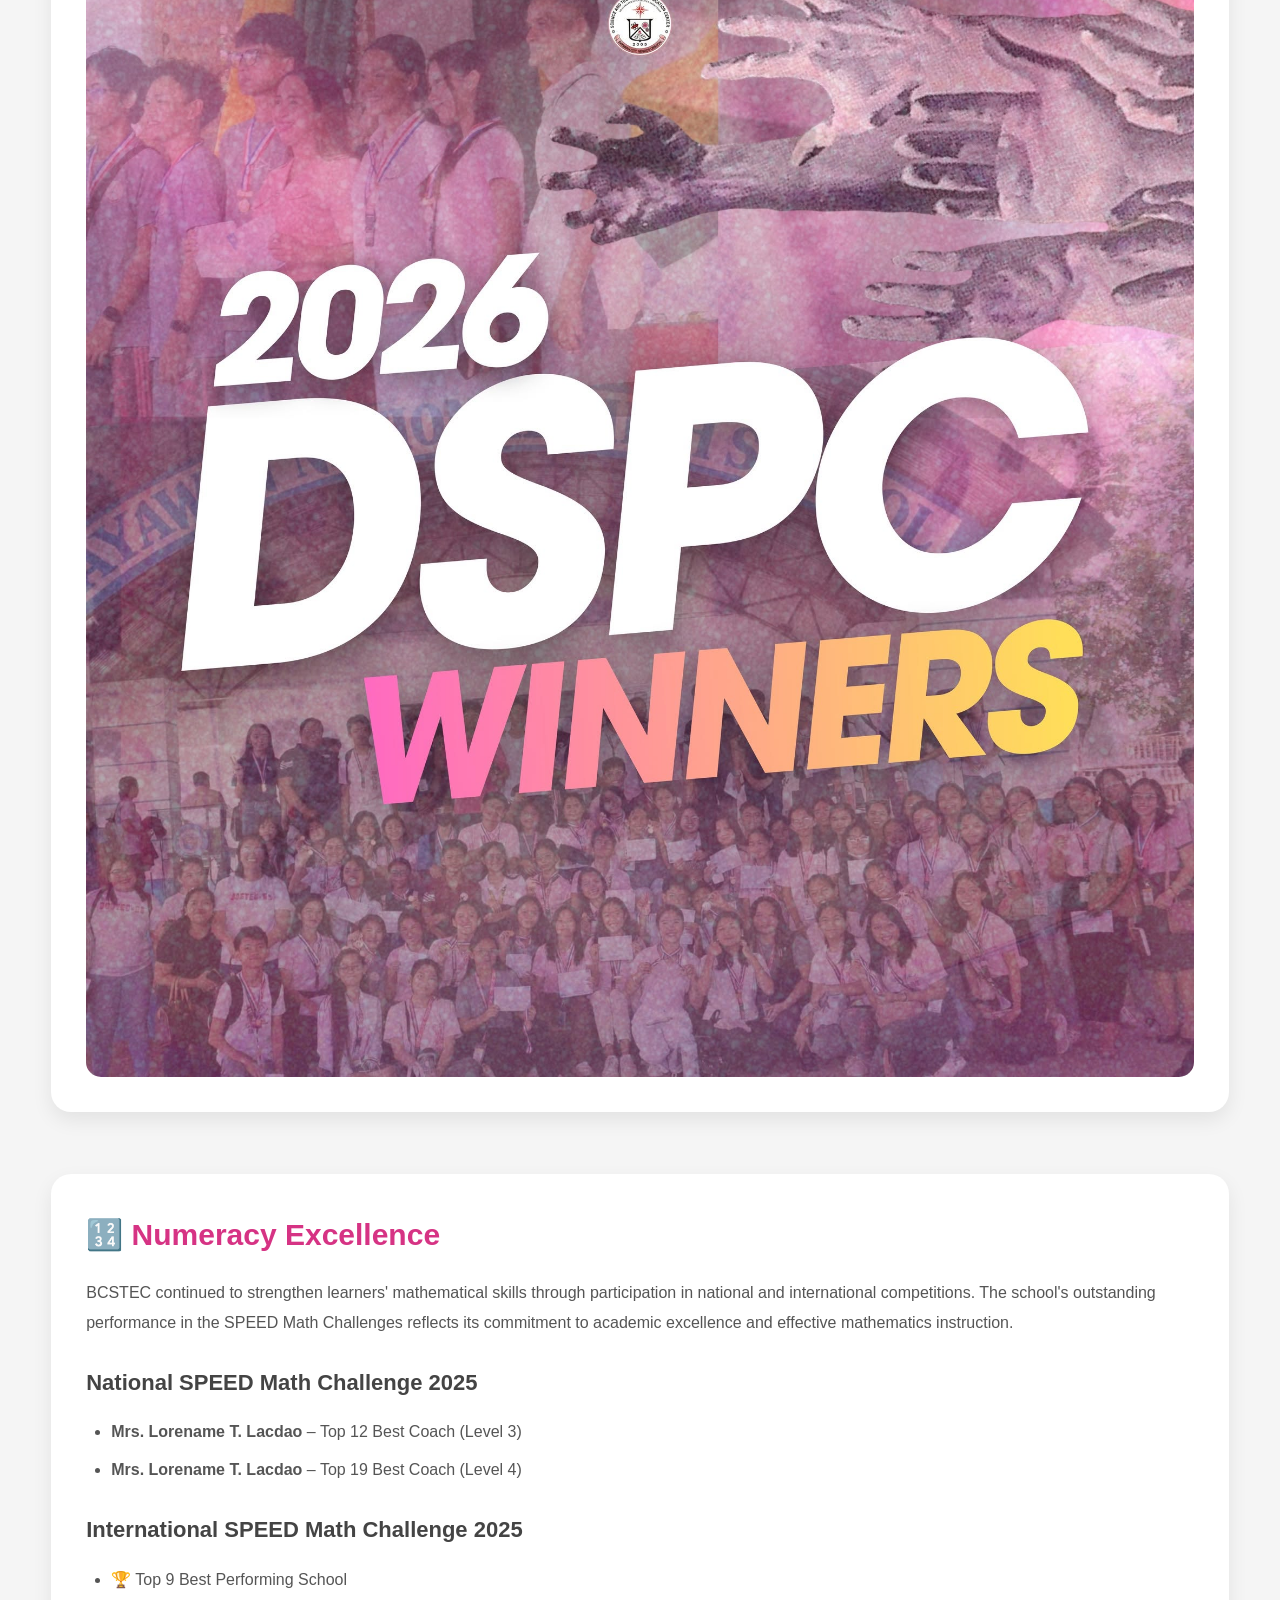
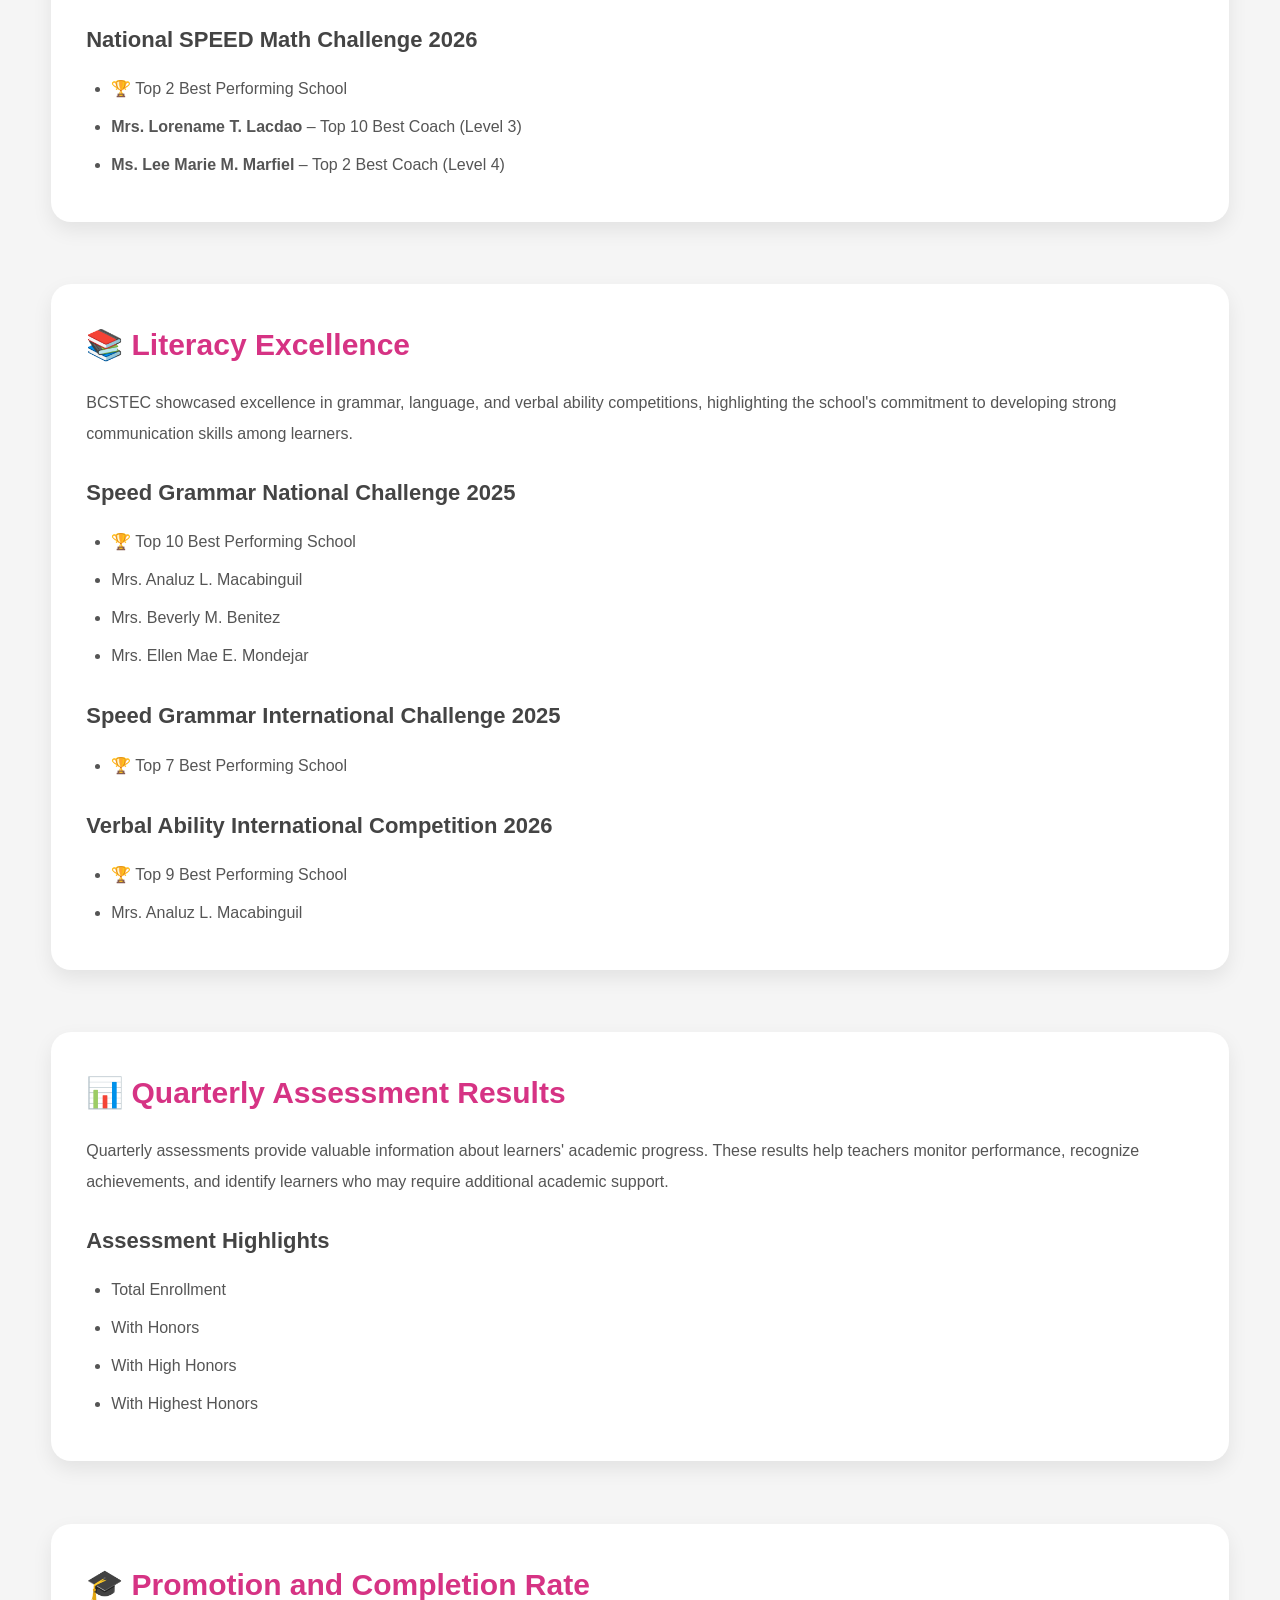
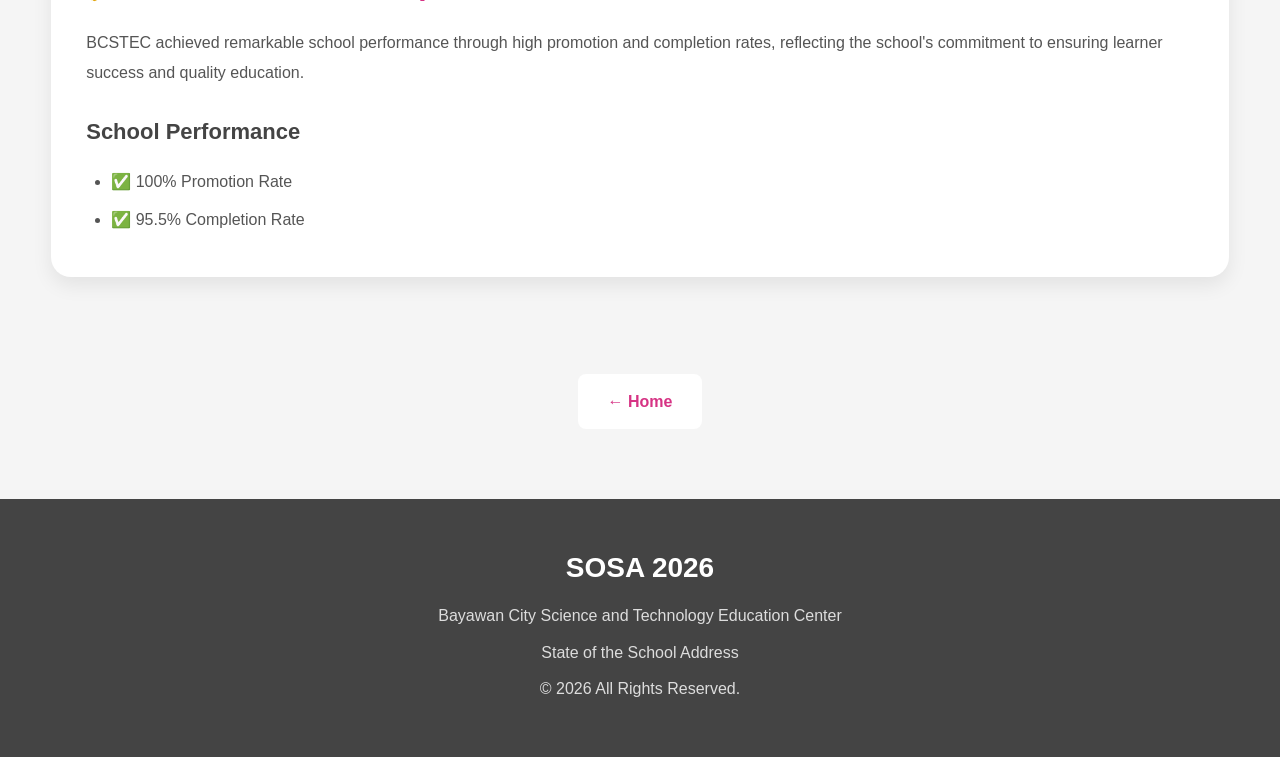
==== commit f0aec167: "Update station1.html" ====
--- a/station1.html
+++ b/station1.html
@@ -67,7 +67,7 @@
 
         <a href="#content" class="button">
 
-            Explore Station 1
+            Explore Stage 1
 
         </a>
 
